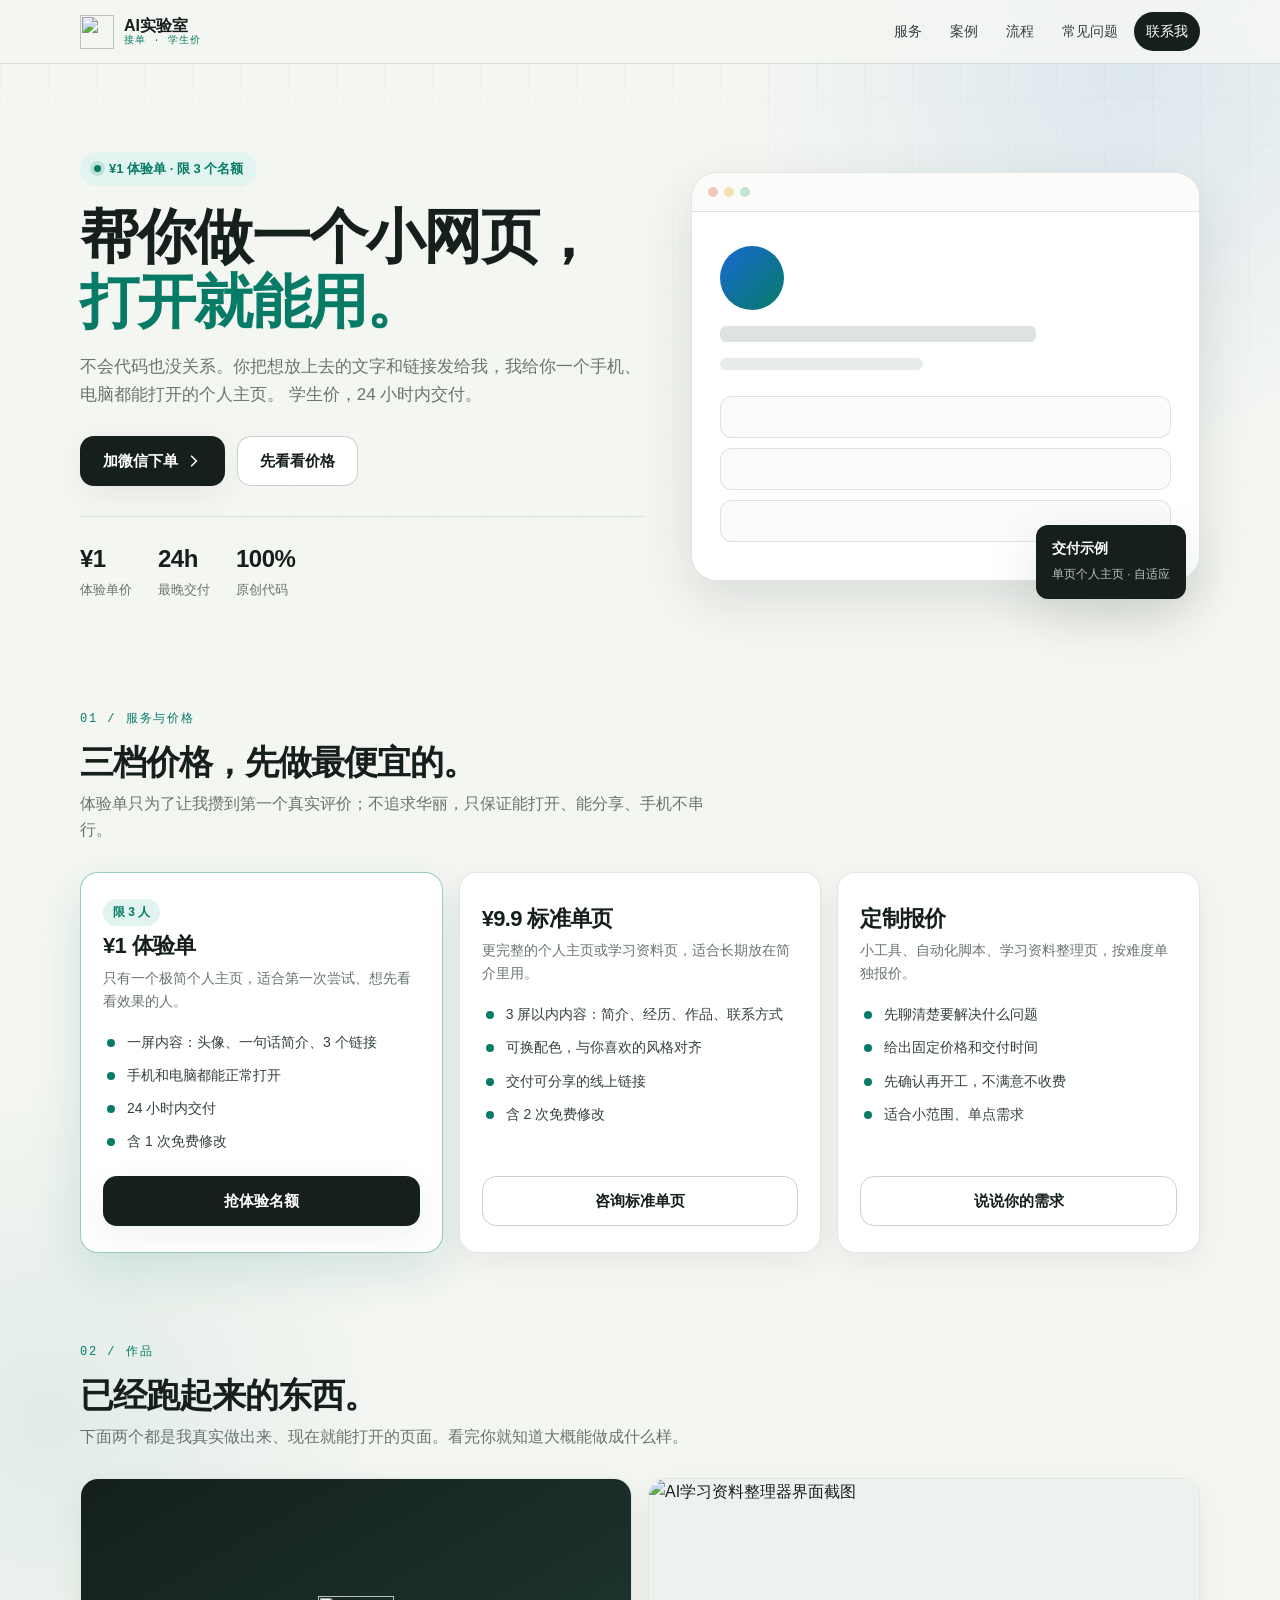
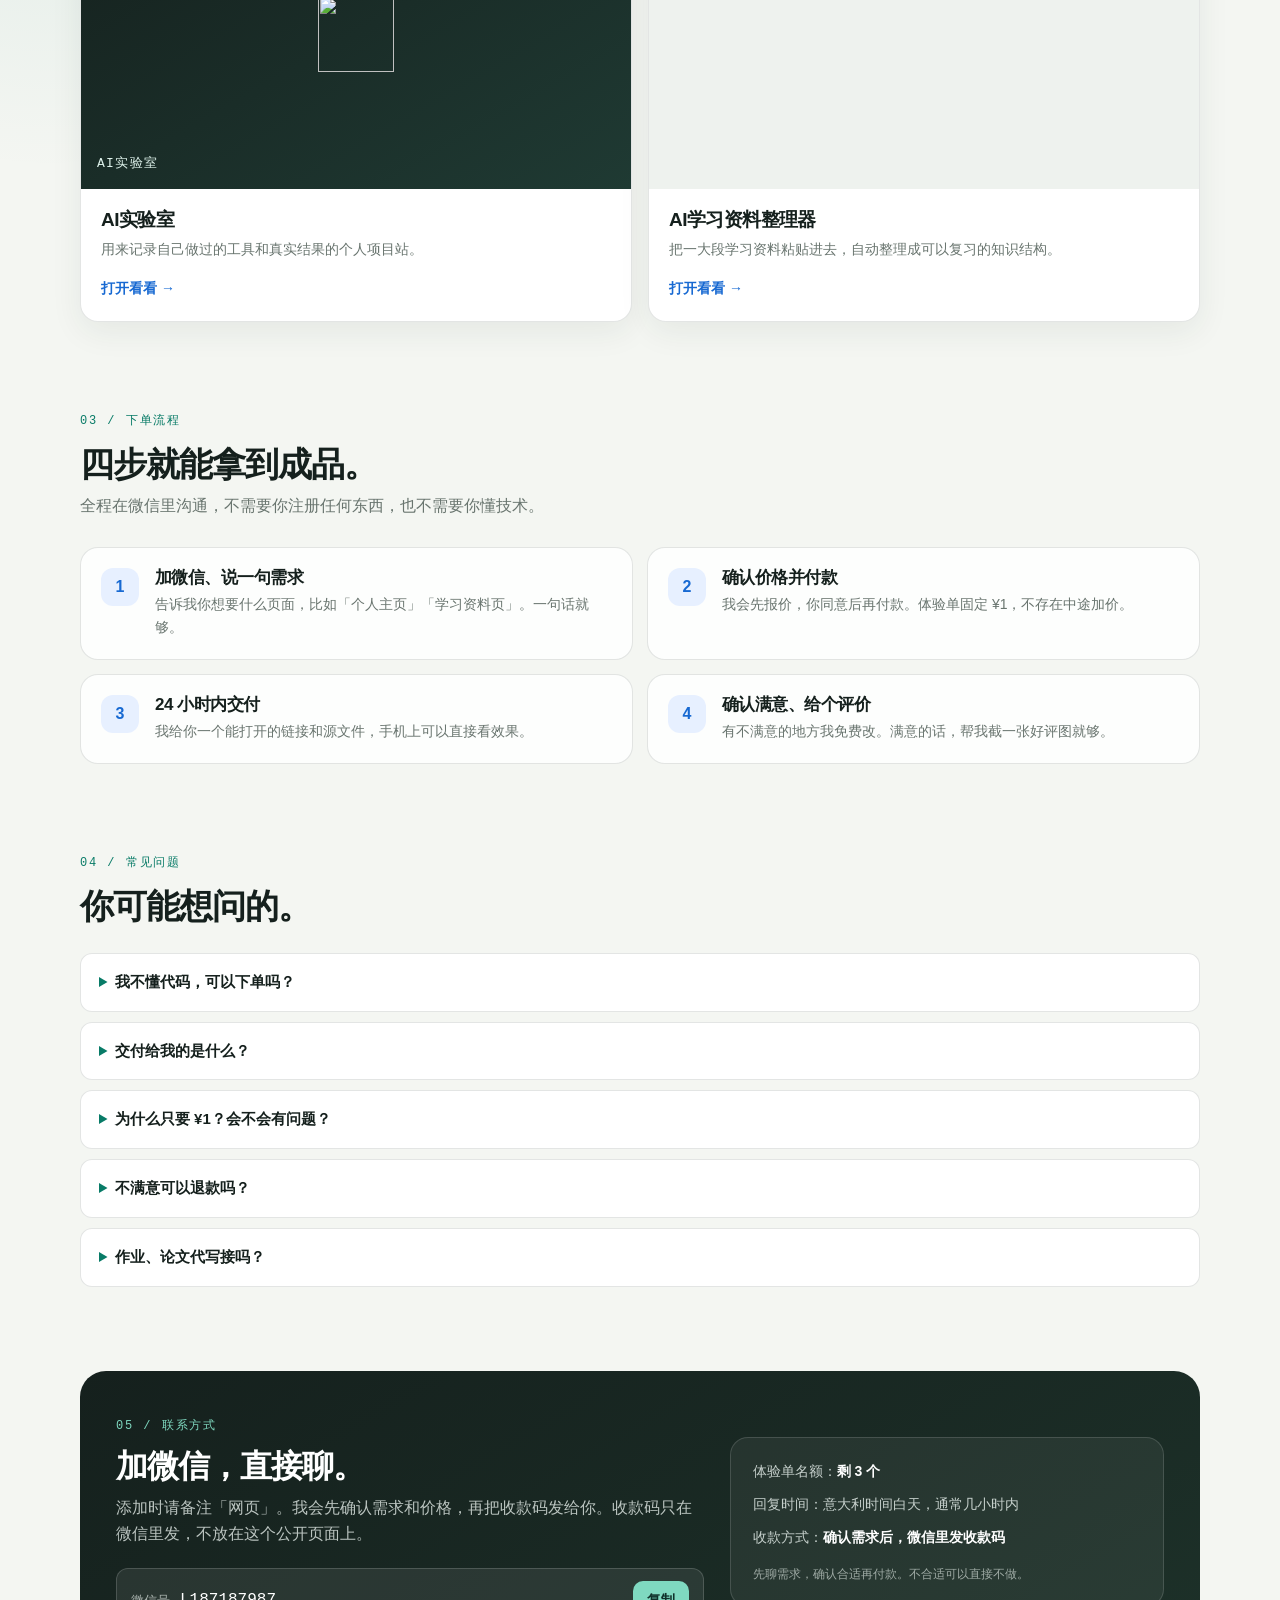
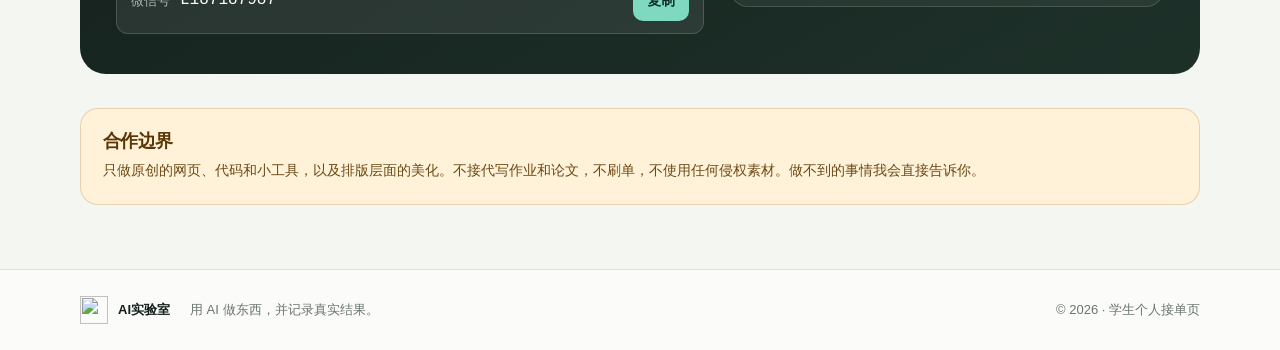
==== service/index.html @ 83d558e0 "Add files via upload" ====
<!doctype html>
<html lang="zh-CN">
<head>
  <meta charset="utf-8">
  <meta name="viewport" content="width=device-width, initial-scale=1">
  <meta name="theme-color" content="#f4f6f2">
  <meta name="description" content="学生价网页定制：¥1 体验单限 3 人，帮你做一个手机和电脑都能打开的极简个人主页，24 小时内交付。">
  <title>帮你做一个小网页 · ¥1 体验单｜AI实验室出品</title>
  <link rel="icon" href="../assets/logo-mark.svg" type="image/svg+xml">
  <link rel="stylesheet" href="service.css">
</head>
<body>
  <a class="skip-link" href="#main">跳到主要内容</a>
  <div class="page-grid" aria-hidden="true"></div>

  <div class="setup-warning" id="setup-warning" hidden>
    <div class="wrap">
      <strong>还没设置完：</strong>请先把微信号填好再发布出去。
    </div>
  </div>

  <header class="topbar">
    <div class="wrap topbar-inner">
      <a class="brand" href="../index.html" aria-label="返回 AI实验室">
        <img src="../assets/logo-mark.svg" width="34" height="34" alt="">
        <span class="brand-text"><strong>AI实验室</strong><small>接单 · 学生价</small></span>
      </a>
      <nav class="nav" aria-label="页面导航">
        <a href="#services">服务</a>
        <a href="#cases">案例</a>
        <a href="#process">流程</a>
        <a href="#faq">常见问题</a>
        <a class="nav-cta" href="#contact">联系我</a>
      </nav>
    </div>
  </header>

  <main id="main">
    <section class="hero wrap">
      <div class="hero-copy">
        <span class="pill"><i></i>¥1 体验单 · 限 3 个名额</span>
        <h1>帮你做一个小网页，<br><em>打开就能用。</em></h1>
        <p class="lede">
          不会代码也没关系。你把想放上去的文字和链接发给我，我给你一个手机、电脑都能打开的个人主页。
          学生价，24 小时内交付。
        </p>
        <div class="hero-actions">
          <a class="btn btn-primary" href="#contact">加微信下单
            <svg viewBox="0 0 20 20" aria-hidden="true"><path d="m7 4 6 6-6 6"></path></svg>
          </a>
          <a class="btn btn-ghost" href="#services">先看看价格</a>
        </div>
        <ul class="hero-facts">
          <li><strong>¥1</strong><span>体验单价</span></li>
          <li><strong>24h</strong><span>最晚交付</span></li>
          <li><strong>100%</strong><span>原创代码</span></li>
        </ul>
      </div>

      <div class="hero-visual" aria-hidden="true">
        <div class="mock-window">
          <div class="mock-bar"><span></span><span></span><span></span></div>
          <div class="mock-body">
            <div class="mock-avatar"></div>
            <div class="mock-line w70"></div>
            <div class="mock-line w45"></div>
            <div class="mock-links">
              <div class="mock-link"></div>
              <div class="mock-link"></div>
              <div class="mock-link"></div>
            </div>
          </div>
        </div>
        <div class="mock-badge">
          <strong>交付示例</strong>
          <span>单页个人主页 · 自适应</span>
        </div>
      </div>
    </section>

    <section class="section wrap" id="services">
      <div class="section-head">
        <span class="index">01 / 服务与价格</span>
        <h2>三档价格，先做最便宜的。</h2>
        <p>体验单只为了让我攒到第一个真实评价；不追求华丽，只保证能打开、能分享、手机不串行。</p>
      </div>

      <div class="price-grid">
        <article class="price-card featured">
          <span class="tag">限 3 人</span>
          <h3>¥1 体验单</h3>
          <p class="price-desc">只有一个极简个人主页，适合第一次尝试、想先看看效果的人。</p>
          <ul class="feature-list">
            <li>一屏内容：头像、一句话简介、3 个链接</li>
            <li>手机和电脑都能正常打开</li>
            <li>24 小时内交付</li>
            <li>含 1 次免费修改</li>
          </ul>
          <a class="btn btn-primary btn-block" href="#contact">抢体验名额</a>
        </article>

        <article class="price-card">
          <h3>¥9.9 标准单页</h3>
          <p class="price-desc">更完整的个人主页或学习资料页，适合长期放在简介里用。</p>
          <ul class="feature-list">
            <li>3 屏以内内容：简介、经历、作品、联系方式</li>
            <li>可换配色，与你喜欢的风格对齐</li>
            <li>交付可分享的线上链接</li>
            <li>含 2 次免费修改</li>
          </ul>
          <a class="btn btn-outline btn-block" href="#contact">咨询标准单页</a>
        </article>

        <article class="price-card">
          <h3>定制报价</h3>
          <p class="price-desc">小工具、自动化脚本、学习资料整理页，按难度单独报价。</p>
          <ul class="feature-list">
            <li>先聊清楚要解决什么问题</li>
            <li>给出固定价格和交付时间</li>
            <li>先确认再开工，不满意不收费</li>
            <li>适合小范围、单点需求</li>
          </ul>
          <a class="btn btn-outline btn-block" href="#contact">说说你的需求</a>
        </article>
      </div>
    </section>

    <section class="section wrap" id="cases">
      <div class="section-head">
        <span class="index">02 / 作品</span>
        <h2>已经跑起来的东西。</h2>
        <p>下面两个都是我真实做出来、现在就能打开的页面。看完你就知道大概能做成什么样。</p>
      </div>

      <div class="case-grid">
        <a class="case-card" href="../index.html">
          <div class="case-thumb case-thumb-lab">
            <img src="../assets/logo-mark.svg" width="72" height="72" alt="">
            <span class="case-thumb-label">AI实验室</span>
          </div>
          <div class="case-body">
            <h3>AI实验室</h3>
            <p>用来记录自己做过的工具和真实结果的个人项目站。</p>
            <span class="case-link">打开看看 →</span>
          </div>
        </a>

        <a class="case-card" href="../study-organizer/">
          <div class="case-thumb">
            <img src="../assets/project-study-organizer.png" alt="AI学习资料整理器界面截图" onerror="this.onerror=null;this.src='../assets/project-study-organizer.svg'">
          </div>
          <div class="case-body">
            <h3>AI学习资料整理器</h3>
            <p>把一大段学习资料粘贴进去，自动整理成可以复习的知识结构。</p>
            <span class="case-link">打开看看 →</span>
          </div>
        </a>
      </div>
    </section>

    <section class="section wrap" id="process">
      <div class="section-head">
        <span class="index">03 / 下单流程</span>
        <h2>四步就能拿到成品。</h2>
        <p>全程在微信里沟通，不需要你注册任何东西，也不需要你懂技术。</p>
      </div>

      <ol class="steps">
        <li>
          <span class="step-no">1</span>
          <div>
            <h3>加微信、说一句需求</h3>
            <p>告诉我你想要什么页面，比如「个人主页」「学习资料页」。一句话就够。</p>
          </div>
        </li>
        <li>
          <span class="step-no">2</span>
          <div>
            <h3>确认价格并付款</h3>
            <p>我会先报价，你同意后再付款。体验单固定 ¥1，不存在中途加价。</p>
          </div>
        </li>
        <li>
          <span class="step-no">3</span>
          <div>
            <h3>24 小时内交付</h3>
            <p>我给你一个能打开的链接和源文件，手机上可以直接看效果。</p>
          </div>
        </li>
        <li>
          <span class="step-no">4</span>
          <div>
            <h3>确认满意、给个评价</h3>
            <p>有不满意的地方我免费改。满意的话，帮我截一张好评图就够。</p>
          </div>
        </li>
      </ol>
    </section>

    <section class="section wrap" id="faq">
      <div class="section-head">
        <span class="index">04 / 常见问题</span>
        <h2>你可能想问的。</h2>
      </div>

      <div class="faq">
        <details>
          <summary>我不懂代码，可以下单吗？</summary>
          <p>可以。你只要把想放上去的文字、链接和想要的颜色发给我，其余我来做。付款前我会确认一遍理解得对不对。</p>
        </details>
        <details>
          <summary>交付给我的是什么？</summary>
          <p>一个可以打开的网页链接，以及对应的源文件。你可以把它放进小红书、微信或简历里的个人简介。</p>
        </details>
        <details>
          <summary>为什么只要 ¥1？会不会有问题？</summary>
          <p>这是破零体验价，限量 3 人，目的是攒到第一批真实评价。价格低不代表随便做，只是我现阶段更需要口碑。</p>
        </details>
        <details>
          <summary>不满意可以退款吗？</summary>
          <p>交付前如果成品和你说的完全不一样，可以全额退。交付后若只是小地方不满意，我免费改到你满意为止。</p>
        </details>
        <details>
          <summary>作业、论文代写接吗？</summary>
          <p>不接。我只做原创的网页设计、代码和排版美化，不代替你完成课程作业、论文或考试内容。</p>
        </details>
      </div>
    </section>

    <section class="section wrap" id="contact">
      <div class="contact-card">
        <div class="contact-copy">
          <span class="index">05 / 联系方式</span>
          <h2>加微信，直接聊。</h2>
          <p>添加时请备注「网页」。我会先确认需求和价格，再把收款码发给你。收款码只在微信里发，不放在这个公开页面上。</p>

          <div class="wechat-box">
            <span class="wechat-label">微信号</span>
            <span class="wechat-id" id="wechat-id">L187187987</span>
            <button class="copy-btn" type="button" id="copy-wechat">复制</button>
          </div>

        </div>

        <div class="contact-side">
          <ul class="contact-notes">
            <li>体验单名额：<strong>剩 3 个</strong></li>
            <li>回复时间：意大利时间白天，通常几小时内</li>
            <li>收款方式：<strong>确认需求后，微信里发收款码</strong></li>
          </ul>
          <p class="contact-tip">先聊需求，确认合适再付款。不合适可以直接不做。</p>
        </div>
      </div>
    </section>

    <section class="wrap boundary">
      <div class="boundary-inner">
        <h2>合作边界</h2>
        <p>只做原创的网页、代码和小工具，以及排版层面的美化。不接代写作业和论文，不刷单，不使用任何侵权素材。做不到的事情我会直接告诉你。</p>
      </div>
    </section>
  </main>

  <footer class="footer">
    <div class="wrap footer-inner">
      <a class="brand" href="../index.html">
        <img src="../assets/logo-mark.svg" width="28" height="28" alt="">
        <span>AI实验室</span>
      </a>
      <p>用 AI 做东西，并记录真实结果。</p>
      <span>© <span id="year">2026</span> · 学生个人接单页</span>
    </div>
  </footer>

  <script>
    (function () {
      const yearEl = document.getElementById('year');
      if (yearEl) yearEl.textContent = String(new Date().getFullYear());

      const wechatEl = document.getElementById('wechat-id');
      const copyBtn = document.getElementById('copy-wechat');
      const warning = document.getElementById('setup-warning');
      const wechatId = wechatEl ? wechatEl.textContent.trim() : '';
      const notConfigured = wechatId === '' || wechatId.charAt(0) === '{';

      if (warning && notConfigured) warning.hidden = false;
      if (copyBtn && notConfigured) {
        copyBtn.disabled = true;
        copyBtn.textContent = '待设置';
      }

      if (copyBtn && !notConfigured) {
        copyBtn.addEventListener('click', async function () {
          try {
            await navigator.clipboard.writeText(wechatId);
            copyBtn.textContent = '已复制';
          } catch (error) {
            copyBtn.textContent = '请手动复制';
          }
          setTimeout(function () { copyBtn.textContent = '复制'; }, 1600);
        });
      }
    }());
  </script>
</body>
</html>
---- service/service.css ----
:root {
  color-scheme: light;
  --bg: #f4f6f2;
  --surface: #ffffff;
  --surface-soft: rgba(255, 255, 255, 0.82);
  --ink: #15201d;
  --ink-soft: #34413c;
  --muted: #69756f;
  --line: rgba(24, 45, 38, 0.12);
  --line-strong: rgba(24, 45, 38, 0.22);
  --blue: #1769d2;
  --blue-soft: #e7f0ff;
  --green: #087b67;
  --green-soft: #e2f4ef;
  --amber: #9a5c09;
  --amber-soft: #fff2d9;
  --shadow-sm: 0 10px 32px rgba(28, 50, 42, 0.07);
  --shadow-md: 0 20px 55px rgba(21, 44, 36, 0.12);
  --radius-sm: 12px;
  --radius-md: 18px;
  --radius-lg: 26px;
  --font-sans: "Segoe UI Variable", "Segoe UI", "PingFang SC", "Microsoft YaHei", "Noto Sans SC", sans-serif;
  --font-mono: "Cascadia Code", "SFMono-Regular", Consolas, "Liberation Mono", monospace;
}

*, *::before, *::after { box-sizing: border-box; }

html { scroll-behavior: smooth; scroll-padding-top: 84px; }

body {
  min-width: 320px;
  margin: 0;
  background:
    radial-gradient(circle at 88% 2%, rgba(23, 105, 210, 0.10), transparent 24rem),
    radial-gradient(circle at 4% 40%, rgba(8, 123, 103, 0.08), transparent 22rem),
    var(--bg);
  color: var(--ink);
  font-family: var(--font-sans);
  font-size: 16px;
  line-height: 1.65;
  -webkit-font-smoothing: antialiased;
}

h1, h2, h3, p { margin-top: 0; }
h1, h2, h3 { line-height: 1.12; letter-spacing: -0.03em; }
p { color: var(--muted); }
a { color: inherit; text-decoration: none; }
img, svg { display: block; }
button { font: inherit; }

::selection { background: #cce9e1; color: var(--ink); }

:focus-visible { outline: 3px solid rgba(23, 105, 210, 0.5); outline-offset: 3px; border-radius: 6px; }

.wrap { width: min(calc(100% - 36px), 1120px); margin-inline: auto; }

.skip-link {
  position: fixed; top: 10px; left: 16px; z-index: 90;
  padding: 10px 14px; border-radius: 10px;
  background: var(--ink); color: #fff;
  transform: translateY(-160%); transition: transform 160ms ease;
}
.skip-link:focus { transform: translateY(0); }

.page-grid {
  position: fixed; inset: 0; z-index: -1; pointer-events: none;
  background-image:
    linear-gradient(rgba(20, 50, 40, 0.035) 1px, transparent 1px),
    linear-gradient(90deg, rgba(20, 50, 40, 0.035) 1px, transparent 1px);
  background-size: 48px 48px;
  -webkit-mask-image: linear-gradient(to bottom, rgba(0,0,0,.7), transparent 70%);
  mask-image: linear-gradient(to bottom, rgba(0,0,0,.7), transparent 70%);
}

.setup-warning { background: var(--amber-soft); color: #5c3706; font-size: 14px; padding: 10px 0; border-bottom: 1px solid rgba(154, 92, 9, 0.25); }
.setup-warning code { font-family: var(--font-mono); background: rgba(154, 92, 9, 0.14); padding: 1px 5px; border-radius: 5px; }

.topbar { position: sticky; top: 0; z-index: 40; background: rgba(244, 246, 242, 0.86); backdrop-filter: blur(12px); border-bottom: 1px solid var(--line); }
.topbar-inner { display: flex; align-items: center; justify-content: space-between; gap: 14px; padding: 12px 0; }
.brand { display: inline-flex; align-items: center; gap: 10px; flex: none; }
.brand-text { display: flex; flex-direction: column; line-height: 1.2; }
.brand-text strong { font-size: 16px; white-space: nowrap; }
.brand-text small { font-family: var(--font-mono); font-size: 10px; letter-spacing: .12em; color: var(--green); text-transform: uppercase; white-space: nowrap; }

.nav { display: flex; align-items: center; gap: 4px; overflow-x: auto; scrollbar-width: none; }
.nav::-webkit-scrollbar { display: none; }
.nav a { flex: none; padding: 8px 12px; border-radius: 999px; font-size: 14px; color: var(--ink-soft); white-space: nowrap; }
.nav a:hover { background: rgba(21, 32, 29, 0.06); }
.nav-cta { background: var(--ink); color: #fff !important; }
.nav-cta:hover { background: #21302c; }

.hero { display: grid; gap: 34px; padding: 52px 0 20px; }
.pill { display: inline-flex; align-items: center; gap: 8px; padding: 6px 14px; border-radius: 999px; background: var(--green-soft); color: var(--green); font-size: 13px; font-weight: 600; }
.pill i { width: 7px; height: 7px; border-radius: 50%; background: var(--green); box-shadow: 0 0 0 4px rgba(8, 123, 103, 0.16); }
.hero h1 { margin: 18px 0 0; font-size: clamp(30px, 8vw, 40px); }
.hero h1 em { font-style: normal; color: var(--green); }
.lede { margin: 18px 0 0; max-width: 34em; font-size: 17px; }

.hero-actions { display: flex; flex-wrap: wrap; gap: 12px; margin-top: 26px; }
.btn { display: inline-flex; align-items: center; justify-content: center; gap: 8px; min-height: 48px; padding: 12px 22px; border-radius: 14px; border: 1px solid transparent; font-size: 15px; font-weight: 600; cursor: pointer; transition: transform 140ms ease, box-shadow 140ms ease, background 140ms ease; }
.btn svg { width: 16px; height: 16px; fill: none; stroke: currentColor; stroke-width: 2; stroke-linecap: round; stroke-linejoin: round; }
.btn-primary { background: var(--ink); color: #fff; box-shadow: var(--shadow-sm); }
.btn-primary:hover { transform: translateY(-2px); box-shadow: var(--shadow-md); }
.btn-ghost { background: var(--surface); border-color: var(--line-strong); color: var(--ink); }
.btn-ghost:hover { background: #fff; transform: translateY(-2px); }
.btn-outline { background: transparent; border-color: var(--line-strong); color: var(--ink); }
.btn-outline:hover { background: rgba(21, 32, 29, 0.05); }
.btn-block { width: 100%; margin-top: 6px; }
.btn:disabled { opacity: .5; cursor: not-allowed; transform: none !important; box-shadow: none !important; }

.hero-facts { display: flex; gap: 26px; list-style: none; margin: 30px 0 0; padding: 22px 0 0; border-top: 1px solid var(--line); }
.hero-facts li { display: flex; flex-direction: column; }
.hero-facts strong { font-size: 24px; letter-spacing: -.02em; }
.hero-facts span { font-size: 13px; color: var(--muted); }

.hero-visual { position: relative; align-self: center; }
.mock-window { border-radius: var(--radius-lg); background: var(--surface); border: 1px solid var(--line); box-shadow: var(--shadow-md); overflow: hidden; }
.mock-bar { display: flex; gap: 6px; padding: 14px 16px; border-bottom: 1px solid var(--line); background: #fbfcfa; }
.mock-bar span { width: 10px; height: 10px; border-radius: 50%; background: #d9e0db; }
.mock-bar span:first-child { background: #f0c7b8; }
.mock-bar span:nth-child(2) { background: #f2dfb4; }
.mock-bar span:nth-child(3) { background: #c4e3d3; }
.mock-body { padding: 34px 28px 38px; }
.mock-avatar { width: 64px; height: 64px; border-radius: 50%; background: linear-gradient(135deg, var(--blue), var(--green)); }
.mock-line { height: 12px; border-radius: 6px; background: #e8ece9; margin-top: 16px; }
.mock-line.w70 { width: 70%; height: 16px; background: #dde3df; }
.mock-line.w45 { width: 45%; }
.mock-links { display: grid; gap: 10px; margin-top: 26px; }
.mock-link { height: 42px; border-radius: 12px; border: 1px solid var(--line); background: #fbfcfa; }
.mock-badge { position: absolute; right: 14px; bottom: -18px; padding: 12px 16px; border-radius: var(--radius-sm); background: var(--ink); color: #fff; box-shadow: var(--shadow-md); }
.mock-badge strong { display: block; font-size: 14px; }
.mock-badge span { font-size: 12px; opacity: .72; }

.section { padding: 62px 0 0; }
.section-head { max-width: 40em; margin-bottom: 28px; }
.index { font-family: var(--font-mono); font-size: 12px; letter-spacing: .16em; color: var(--green); text-transform: uppercase; }
.section-head h2 { margin: 12px 0 10px; font-size: clamp(24px, 5vw, 34px); }
.section-head p { margin: 0; }

.price-grid, .case-grid { display: grid; gap: 16px; }
.price-card { display: flex; flex-direction: column; padding: 26px 22px; border-radius: var(--radius-md); background: var(--surface); border: 1px solid var(--line); box-shadow: var(--shadow-sm); }
.price-card.featured { border-color: rgba(8, 123, 103, 0.4); box-shadow: 0 18px 50px rgba(8, 123, 103, 0.14); }
.price-card h3 { margin: 8px 0 8px; font-size: 22px; }
.price-desc { margin: 0 0 18px; font-size: 14px; }
.tag { align-self: flex-start; padding: 4px 10px; border-radius: 999px; background: var(--green-soft); color: var(--green); font-size: 12px; font-weight: 600; }
.feature-list { list-style: none; margin: 0 0 22px; padding: 0; display: grid; gap: 10px; }
.feature-list li { position: relative; padding-left: 24px; font-size: 14px; color: var(--ink-soft); }
.feature-list li::before { content: ""; position: absolute; left: 4px; top: 8px; width: 8px; height: 8px; border-radius: 50%; background: var(--green); }
.price-card .btn { margin-top: auto; }

.case-card { display: block; border-radius: var(--radius-md); overflow: hidden; background: var(--surface); border: 1px solid var(--line); box-shadow: var(--shadow-sm); transition: transform 160ms ease, box-shadow 160ms ease; }
.case-card:hover { transform: translateY(-3px); box-shadow: var(--shadow-md); }
.case-thumb { position: relative; aspect-ratio: 16 / 10; overflow: hidden; background: #eef2ee; display: flex; align-items: center; justify-content: center; }
.case-thumb img { width: 100%; height: 100%; object-fit: cover; object-position: top center; }
.case-thumb-lab { background: linear-gradient(150deg, #15201d, #1f3a33); }
.case-thumb-lab img { width: 76px; height: 76px; object-fit: contain; }
.case-thumb-label { position: absolute; left: 16px; bottom: 14px; color: #dff3ec; font-size: 13px; font-family: var(--font-mono); letter-spacing: .1em; }
.case-body { padding: 20px; }
.case-body h3 { margin: 0 0 8px; font-size: 19px; }
.case-body p { margin: 0 0 14px; font-size: 14px; }
.case-link { font-size: 14px; font-weight: 600; color: var(--blue); }

.steps { list-style: none; margin: 0; padding: 0; display: grid; gap: 14px; counter-reset: step; }
.steps li { display: flex; gap: 16px; padding: 20px; border-radius: var(--radius-md); background: var(--surface-soft); border: 1px solid var(--line); }
.step-no { flex: none; width: 38px; height: 38px; border-radius: 12px; display: grid; place-items: center; background: var(--blue-soft); color: var(--blue); font-weight: 700; }
.steps h3 { margin: 0 0 6px; font-size: 17px; }
.steps p { margin: 0; font-size: 14px; }

.faq { display: grid; gap: 10px; }
.faq details { padding: 16px 18px; border-radius: var(--radius-sm); background: var(--surface); border: 1px solid var(--line); }
.faq summary { cursor: pointer; font-weight: 600; font-size: 15px; }
.faq summary::marker { color: var(--green); }
.faq details p { margin: 12px 0 0; font-size: 14px; }

.contact-card { display: grid; gap: 26px; padding: 28px 22px; border-radius: var(--radius-lg); background: linear-gradient(150deg, #15201d, #1d3129); color: #eef6f2; }
.contact-card .index { color: #7fd9c0; }
.contact-card h2 { margin: 12px 0 10px; font-size: clamp(24px, 5vw, 32px); color: #fff; }
.contact-copy p { color: rgba(238, 246, 242, 0.76); }
.wechat-box { display: flex; align-items: center; gap: 10px; margin: 20px 0 0; padding: 12px 14px; border-radius: var(--radius-sm); background: rgba(255,255,255,.08); border: 1px solid rgba(255,255,255,.16); }
.wechat-label { font-size: 13px; color: rgba(238,246,242,.66); }
.wechat-id { flex: 1; font-family: var(--font-mono); font-size: 16px; color: #fff; word-break: break-all; }
.copy-btn { flex: none; min-height: 40px; padding: 8px 14px; border-radius: 10px; border: 0; background: #7fd9c0; color: #10312a; font-size: 14px; font-weight: 600; cursor: pointer; }
.copy-btn:disabled { opacity: .55; cursor: not-allowed; }
.contact-side { align-self: center; }
.contact-notes { list-style: none; margin: 0; padding: 0; display: grid; gap: 10px; font-size: 14px; color: rgba(238,246,242,.8); }
.contact-notes strong { color: #fff; }
.contact-tip { margin: 16px 0 0; font-size: 12px; line-height: 1.6; color: rgba(238,246,242,.6); }

.boundary { padding: 34px 0 0; }
.boundary-inner { padding: 22px; border-radius: var(--radius-md); background: var(--amber-soft); border: 1px solid rgba(154, 92, 9, 0.22); }
.boundary-inner h2 { margin: 0 0 8px; font-size: 18px; color: #5c3706; }
.boundary-inner p { margin: 0; font-size: 14px; color: #6b4a15; }

.footer { margin-top: 64px; border-top: 1px solid var(--line); background: rgba(255,255,255,.6); }
.footer-inner { display: flex; flex-wrap: wrap; align-items: center; gap: 12px 20px; padding: 26px 0; font-size: 13px; color: var(--muted); }
.footer-inner .brand { color: var(--ink); font-weight: 600; }
.footer-inner p { margin: 0; flex: 1 1 200px; }

@media (min-width: 720px) {
  .wrap { width: min(calc(100% - 56px), 1120px); }
  .hero { grid-template-columns: 1.05fr 0.95fr; align-items: center; gap: 48px; padding-top: 72px; }
  .price-grid { grid-template-columns: repeat(3, 1fr); }
  .case-grid { grid-template-columns: repeat(2, 1fr); }
  .steps { grid-template-columns: repeat(2, 1fr); }
  .contact-card { grid-template-columns: 1.15fr 0.85fr; align-items: center; padding: 40px 36px; }
  .contact-side { padding: 22px; border-radius: 18px; background: rgba(255,255,255,.06); border: 1px solid rgba(255,255,255,.14); }
  .section { padding-top: 84px; }
}

@media (max-width: 719px) {
  .topbar-inner { flex-wrap: wrap; row-gap: 6px; padding: 10px 0 8px; }
  .nav { width: 100%; padding-bottom: 2px; }
  .nav a { padding: 7px 11px; font-size: 13px; }
  .hero { padding-top: 40px; }
}

@media (min-width: 1000px) {
  .hero { padding-top: 88px; }
  .hero h1 { font-size: clamp(42px, 4.6vw, 60px); }
  .case-thumb { aspect-ratio: 16 / 9; }
}

@media (prefers-reduced-motion: reduce) {
  html { scroll-behavior: auto; }
  *, *::before, *::after { transition-duration: 0.01ms !important; animation-duration: 0.01ms !important; }
}
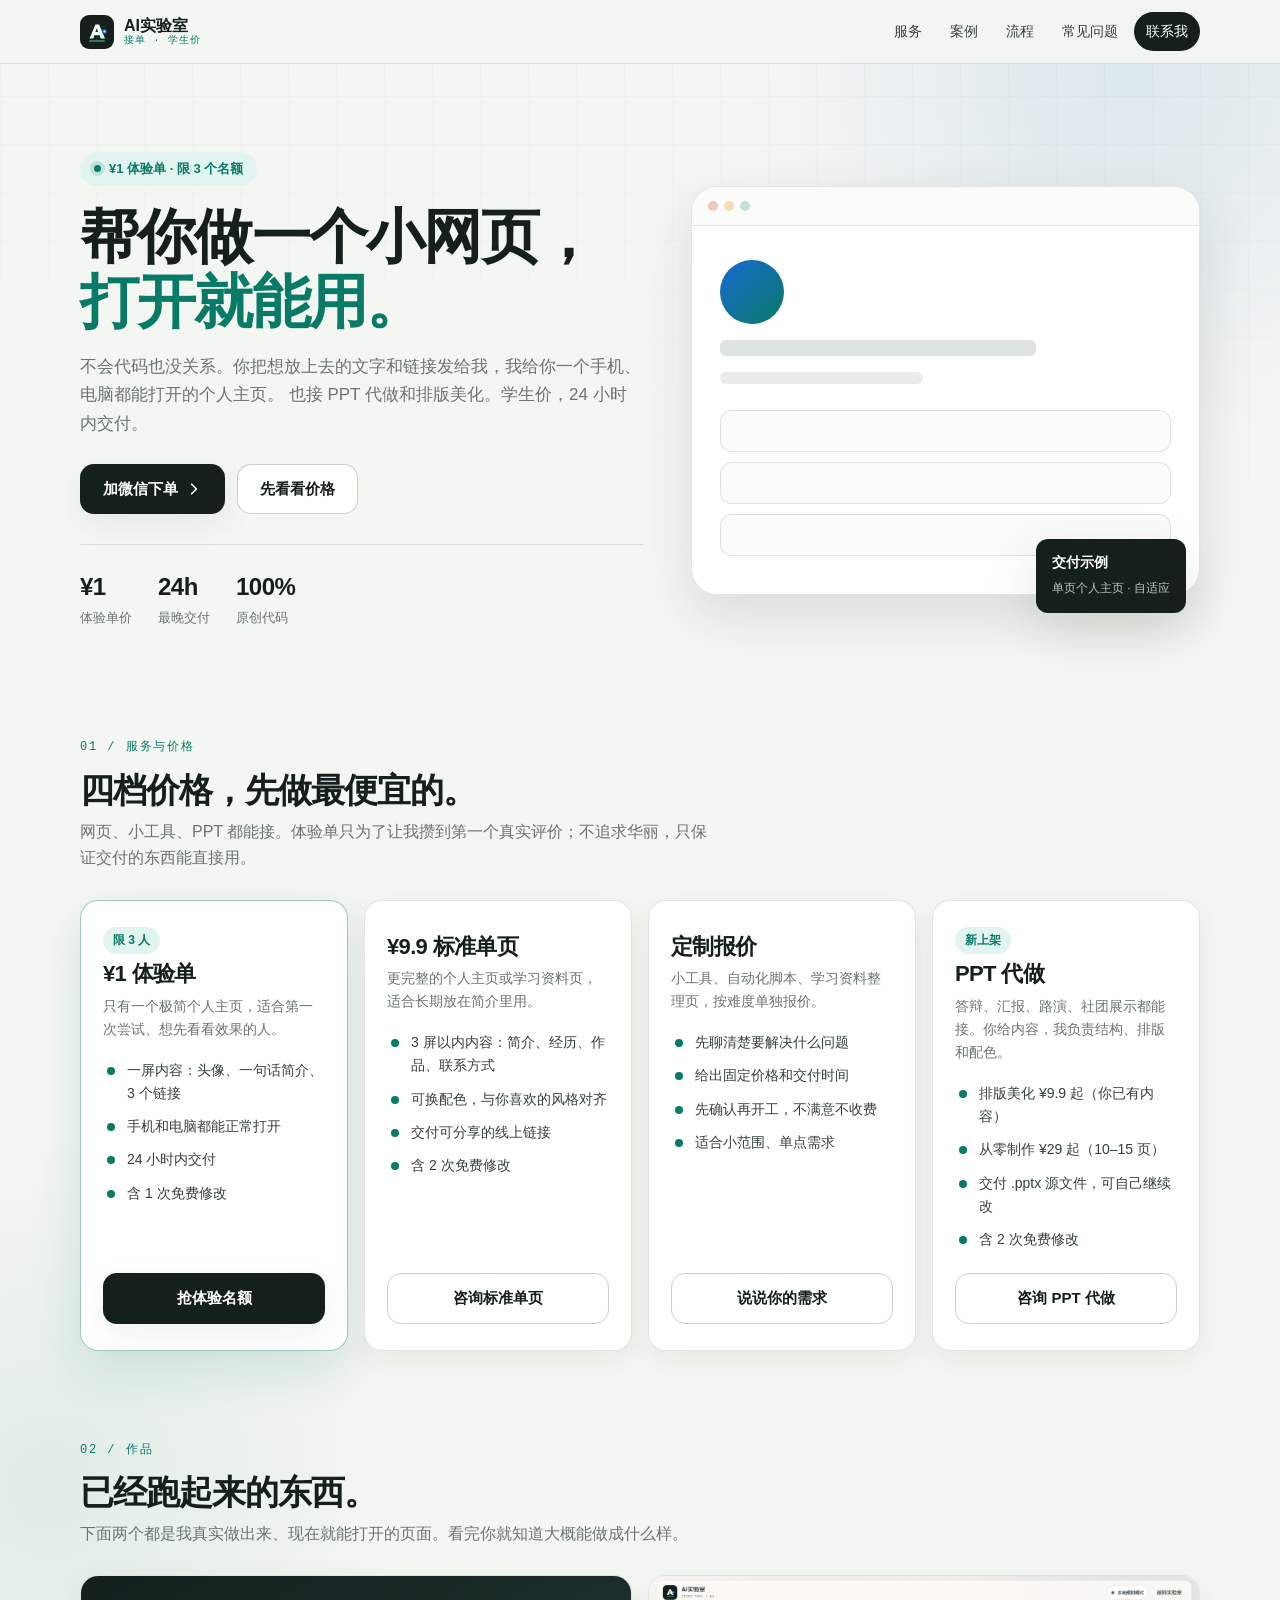
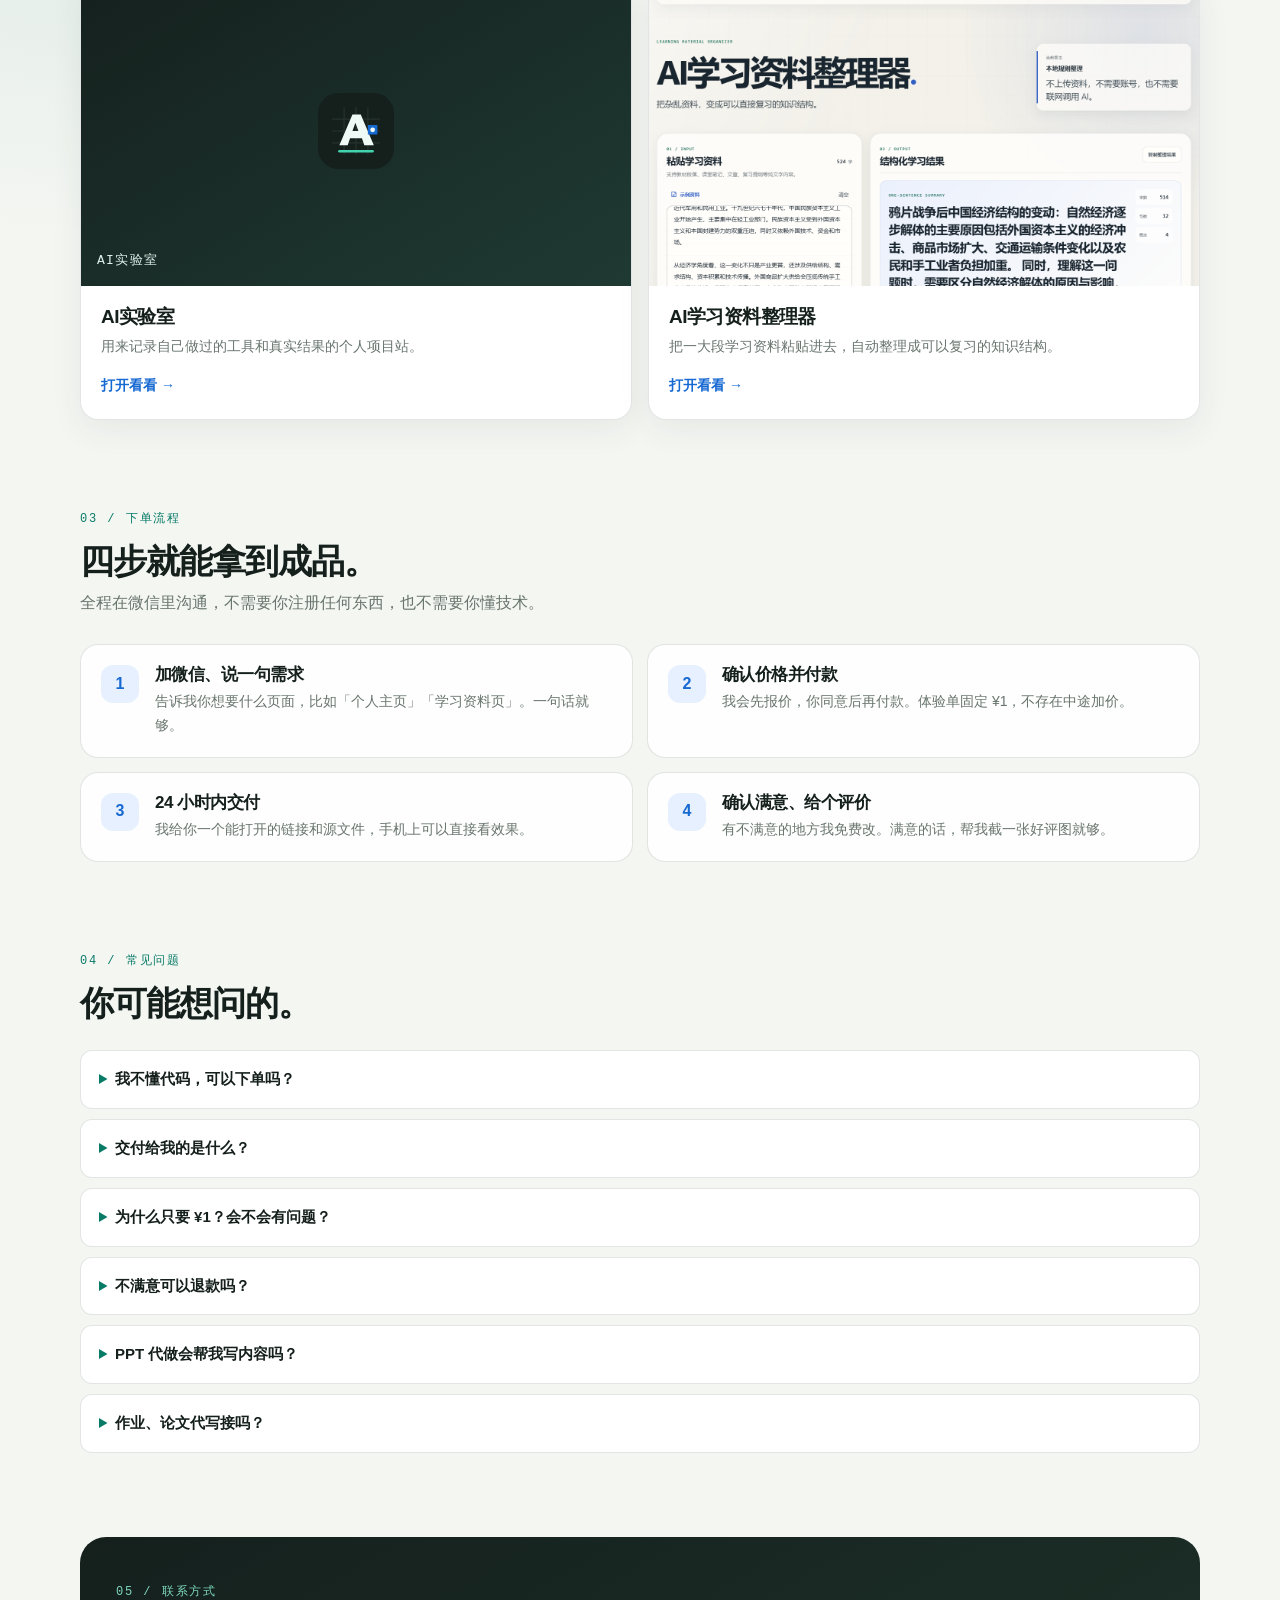
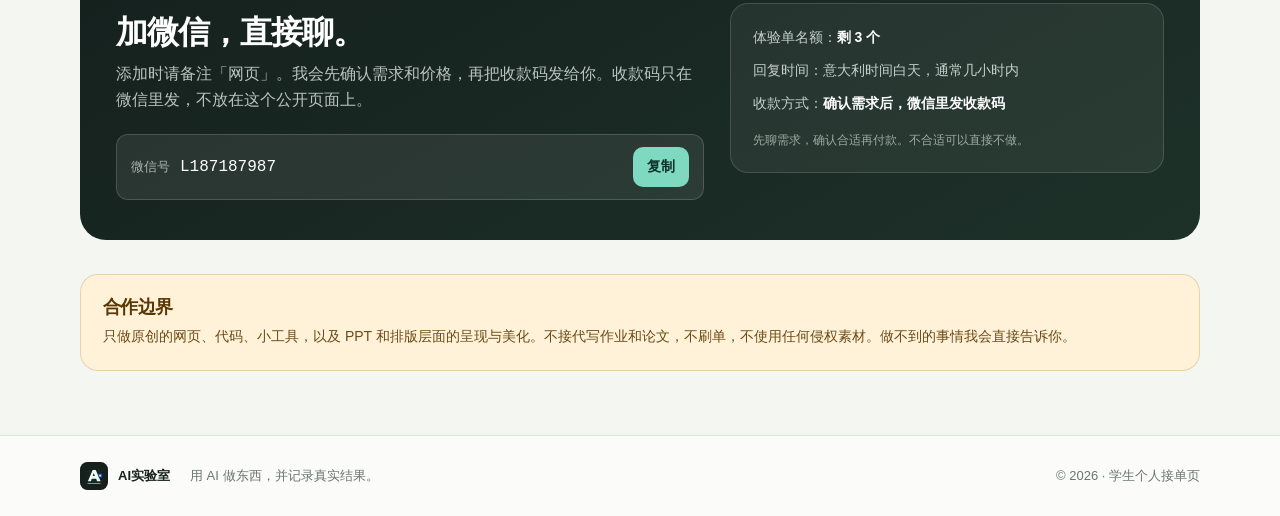
==== commit f68ad910: "Add files via upload" ====
--- a/service/index.html
+++ b/service/index.html
@@ -1,306 +1,323 @@
-<!doctype html>
-<html lang="zh-CN">
-<head>
-  <meta charset="utf-8">
-  <meta name="viewport" content="width=device-width, initial-scale=1">
-  <meta name="theme-color" content="#f4f6f2">
-  <meta name="description" content="学生价网页定制：¥1 体验单限 3 人，帮你做一个手机和电脑都能打开的极简个人主页，24 小时内交付。">
-  <title>帮你做一个小网页 · ¥1 体验单｜AI实验室出品</title>
-  <link rel="icon" href="../assets/logo-mark.svg" type="image/svg+xml">
-  <link rel="stylesheet" href="service.css">
-</head>
-<body>
-  <a class="skip-link" href="#main">跳到主要内容</a>
-  <div class="page-grid" aria-hidden="true"></div>
-
-  <div class="setup-warning" id="setup-warning" hidden>
-    <div class="wrap">
-      <strong>还没设置完：</strong>请先把微信号填好再发布出去。
-    </div>
-  </div>
-
-  <header class="topbar">
-    <div class="wrap topbar-inner">
-      <a class="brand" href="../index.html" aria-label="返回 AI实验室">
-        <img src="../assets/logo-mark.svg" width="34" height="34" alt="">
-        <span class="brand-text"><strong>AI实验室</strong><small>接单 · 学生价</small></span>
-      </a>
-      <nav class="nav" aria-label="页面导航">
-        <a href="#services">服务</a>
-        <a href="#cases">案例</a>
-        <a href="#process">流程</a>
-        <a href="#faq">常见问题</a>
-        <a class="nav-cta" href="#contact">联系我</a>
-      </nav>
-    </div>
-  </header>
-
-  <main id="main">
-    <section class="hero wrap">
-      <div class="hero-copy">
-        <span class="pill"><i></i>¥1 体验单 · 限 3 个名额</span>
-        <h1>帮你做一个小网页，<br><em>打开就能用。</em></h1>
-        <p class="lede">
-          不会代码也没关系。你把想放上去的文字和链接发给我，我给你一个手机、电脑都能打开的个人主页。
-          学生价，24 小时内交付。
-        </p>
-        <div class="hero-actions">
-          <a class="btn btn-primary" href="#contact">加微信下单
-            <svg viewBox="0 0 20 20" aria-hidden="true"><path d="m7 4 6 6-6 6"></path></svg>
-          </a>
-          <a class="btn btn-ghost" href="#services">先看看价格</a>
-        </div>
-        <ul class="hero-facts">
-          <li><strong>¥1</strong><span>体验单价</span></li>
-          <li><strong>24h</strong><span>最晚交付</span></li>
-          <li><strong>100%</strong><span>原创代码</span></li>
-        </ul>
-      </div>
-
-      <div class="hero-visual" aria-hidden="true">
-        <div class="mock-window">
-          <div class="mock-bar"><span></span><span></span><span></span></div>
-          <div class="mock-body">
-            <div class="mock-avatar"></div>
-            <div class="mock-line w70"></div>
-            <div class="mock-line w45"></div>
-            <div class="mock-links">
-              <div class="mock-link"></div>
-              <div class="mock-link"></div>
-              <div class="mock-link"></div>
-            </div>
-          </div>
-        </div>
-        <div class="mock-badge">
-          <strong>交付示例</strong>
-          <span>单页个人主页 · 自适应</span>
-        </div>
-      </div>
-    </section>
-
-    <section class="section wrap" id="services">
-      <div class="section-head">
-        <span class="index">01 / 服务与价格</span>
-        <h2>三档价格，先做最便宜的。</h2>
-        <p>体验单只为了让我攒到第一个真实评价；不追求华丽，只保证能打开、能分享、手机不串行。</p>
-      </div>
-
-      <div class="price-grid">
-        <article class="price-card featured">
-          <span class="tag">限 3 人</span>
-          <h3>¥1 体验单</h3>
-          <p class="price-desc">只有一个极简个人主页，适合第一次尝试、想先看看效果的人。</p>
-          <ul class="feature-list">
-            <li>一屏内容：头像、一句话简介、3 个链接</li>
-            <li>手机和电脑都能正常打开</li>
-            <li>24 小时内交付</li>
-            <li>含 1 次免费修改</li>
-          </ul>
-          <a class="btn btn-primary btn-block" href="#contact">抢体验名额</a>
-        </article>
-
-        <article class="price-card">
-          <h3>¥9.9 标准单页</h3>
-          <p class="price-desc">更完整的个人主页或学习资料页，适合长期放在简介里用。</p>
-          <ul class="feature-list">
-            <li>3 屏以内内容：简介、经历、作品、联系方式</li>
-            <li>可换配色，与你喜欢的风格对齐</li>
-            <li>交付可分享的线上链接</li>
-            <li>含 2 次免费修改</li>
-          </ul>
-          <a class="btn btn-outline btn-block" href="#contact">咨询标准单页</a>
-        </article>
-
-        <article class="price-card">
-          <h3>定制报价</h3>
-          <p class="price-desc">小工具、自动化脚本、学习资料整理页，按难度单独报价。</p>
-          <ul class="feature-list">
-            <li>先聊清楚要解决什么问题</li>
-            <li>给出固定价格和交付时间</li>
-            <li>先确认再开工，不满意不收费</li>
-            <li>适合小范围、单点需求</li>
-          </ul>
-          <a class="btn btn-outline btn-block" href="#contact">说说你的需求</a>
-        </article>
-      </div>
-    </section>
-
-    <section class="section wrap" id="cases">
-      <div class="section-head">
-        <span class="index">02 / 作品</span>
-        <h2>已经跑起来的东西。</h2>
-        <p>下面两个都是我真实做出来、现在就能打开的页面。看完你就知道大概能做成什么样。</p>
-      </div>
-
-      <div class="case-grid">
-        <a class="case-card" href="../index.html">
-          <div class="case-thumb case-thumb-lab">
-            <img src="../assets/logo-mark.svg" width="72" height="72" alt="">
-            <span class="case-thumb-label">AI实验室</span>
-          </div>
-          <div class="case-body">
-            <h3>AI实验室</h3>
-            <p>用来记录自己做过的工具和真实结果的个人项目站。</p>
-            <span class="case-link">打开看看 →</span>
-          </div>
-        </a>
-
-        <a class="case-card" href="../study-organizer/">
-          <div class="case-thumb">
-            <img src="../assets/project-study-organizer.png" alt="AI学习资料整理器界面截图" onerror="this.onerror=null;this.src='../assets/project-study-organizer.svg'">
-          </div>
-          <div class="case-body">
-            <h3>AI学习资料整理器</h3>
-            <p>把一大段学习资料粘贴进去，自动整理成可以复习的知识结构。</p>
-            <span class="case-link">打开看看 →</span>
-          </div>
-        </a>
-      </div>
-    </section>
-
-    <section class="section wrap" id="process">
-      <div class="section-head">
-        <span class="index">03 / 下单流程</span>
-        <h2>四步就能拿到成品。</h2>
-        <p>全程在微信里沟通，不需要你注册任何东西，也不需要你懂技术。</p>
-      </div>
-
-      <ol class="steps">
-        <li>
-          <span class="step-no">1</span>
-          <div>
-            <h3>加微信、说一句需求</h3>
-            <p>告诉我你想要什么页面，比如「个人主页」「学习资料页」。一句话就够。</p>
-          </div>
-        </li>
-        <li>
-          <span class="step-no">2</span>
-          <div>
-            <h3>确认价格并付款</h3>
-            <p>我会先报价，你同意后再付款。体验单固定 ¥1，不存在中途加价。</p>
-          </div>
-        </li>
-        <li>
-          <span class="step-no">3</span>
-          <div>
-            <h3>24 小时内交付</h3>
-            <p>我给你一个能打开的链接和源文件，手机上可以直接看效果。</p>
-          </div>
-        </li>
-        <li>
-          <span class="step-no">4</span>
-          <div>
-            <h3>确认满意、给个评价</h3>
-            <p>有不满意的地方我免费改。满意的话，帮我截一张好评图就够。</p>
-          </div>
-        </li>
-      </ol>
-    </section>
-
-    <section class="section wrap" id="faq">
-      <div class="section-head">
-        <span class="index">04 / 常见问题</span>
-        <h2>你可能想问的。</h2>
-      </div>
-
-      <div class="faq">
-        <details>
-          <summary>我不懂代码，可以下单吗？</summary>
-          <p>可以。你只要把想放上去的文字、链接和想要的颜色发给我，其余我来做。付款前我会确认一遍理解得对不对。</p>
-        </details>
-        <details>
-          <summary>交付给我的是什么？</summary>
-          <p>一个可以打开的网页链接，以及对应的源文件。你可以把它放进小红书、微信或简历里的个人简介。</p>
-        </details>
-        <details>
-          <summary>为什么只要 ¥1？会不会有问题？</summary>
-          <p>这是破零体验价，限量 3 人，目的是攒到第一批真实评价。价格低不代表随便做，只是我现阶段更需要口碑。</p>
-        </details>
-        <details>
-          <summary>不满意可以退款吗？</summary>
-          <p>交付前如果成品和你说的完全不一样，可以全额退。交付后若只是小地方不满意，我免费改到你满意为止。</p>
-        </details>
-        <details>
-          <summary>作业、论文代写接吗？</summary>
-          <p>不接。我只做原创的网页设计、代码和排版美化，不代替你完成课程作业、论文或考试内容。</p>
-        </details>
-      </div>
-    </section>
-
-    <section class="section wrap" id="contact">
-      <div class="contact-card">
-        <div class="contact-copy">
-          <span class="index">05 / 联系方式</span>
-          <h2>加微信，直接聊。</h2>
-          <p>添加时请备注「网页」。我会先确认需求和价格，再把收款码发给你。收款码只在微信里发，不放在这个公开页面上。</p>
-
-          <div class="wechat-box">
-            <span class="wechat-label">微信号</span>
-            <span class="wechat-id" id="wechat-id">L187187987</span>
-            <button class="copy-btn" type="button" id="copy-wechat">复制</button>
-          </div>
-
-        </div>
-
-        <div class="contact-side">
-          <ul class="contact-notes">
-            <li>体验单名额：<strong>剩 3 个</strong></li>
-            <li>回复时间：意大利时间白天，通常几小时内</li>
-            <li>收款方式：<strong>确认需求后，微信里发收款码</strong></li>
-          </ul>
-          <p class="contact-tip">先聊需求，确认合适再付款。不合适可以直接不做。</p>
-        </div>
-      </div>
-    </section>
-
-    <section class="wrap boundary">
-      <div class="boundary-inner">
-        <h2>合作边界</h2>
-        <p>只做原创的网页、代码和小工具，以及排版层面的美化。不接代写作业和论文，不刷单，不使用任何侵权素材。做不到的事情我会直接告诉你。</p>
-      </div>
-    </section>
-  </main>
-
-  <footer class="footer">
-    <div class="wrap footer-inner">
-      <a class="brand" href="../index.html">
-        <img src="../assets/logo-mark.svg" width="28" height="28" alt="">
-        <span>AI实验室</span>
-      </a>
-      <p>用 AI 做东西，并记录真实结果。</p>
-      <span>© <span id="year">2026</span> · 学生个人接单页</span>
-    </div>
-  </footer>
-
-  <script>
-    (function () {
-      const yearEl = document.getElementById('year');
-      if (yearEl) yearEl.textContent = String(new Date().getFullYear());
-
-      const wechatEl = document.getElementById('wechat-id');
-      const copyBtn = document.getElementById('copy-wechat');
-      const warning = document.getElementById('setup-warning');
-      const wechatId = wechatEl ? wechatEl.textContent.trim() : '';
-      const notConfigured = wechatId === '' || wechatId.charAt(0) === '{';
-
-      if (warning && notConfigured) warning.hidden = false;
-      if (copyBtn && notConfigured) {
-        copyBtn.disabled = true;
-        copyBtn.textContent = '待设置';
-      }
-
-      if (copyBtn && !notConfigured) {
-        copyBtn.addEventListener('click', async function () {
-          try {
-            await navigator.clipboard.writeText(wechatId);
-            copyBtn.textContent = '已复制';
-          } catch (error) {
-            copyBtn.textContent = '请手动复制';
-          }
-          setTimeout(function () { copyBtn.textContent = '复制'; }, 1600);
-        });
-      }
-    }());
-  </script>
-</body>
-</html>+<!doctype html>
+<html lang="zh-CN">
+<head>
+  <meta charset="utf-8">
+  <meta name="viewport" content="width=device-width, initial-scale=1">
+  <meta name="theme-color" content="#f4f6f2">
+  <meta name="description" content="学生价网页定制：¥1 体验单限 3 人，帮你做一个手机和电脑都能打开的极简个人主页，24 小时内交付。">
+  <title>帮你做一个小网页 · ¥1 体验单｜AI实验室出品</title>
+  <link rel="icon" href="../assets/logo-mark.svg" type="image/svg+xml">
+  <link rel="stylesheet" href="service.css">
+</head>
+<body>
+  <a class="skip-link" href="#main">跳到主要内容</a>
+  <div class="page-grid" aria-hidden="true"></div>
+
+  <div class="setup-warning" id="setup-warning" hidden>
+    <div class="wrap">
+      <strong>还没设置完：</strong>请先把微信号填好再发布出去。
+    </div>
+  </div>
+
+  <header class="topbar">
+    <div class="wrap topbar-inner">
+      <a class="brand" href="../index.html" aria-label="返回 AI实验室">
+        <img src="../assets/logo-mark.svg" width="34" height="34" alt="">
+        <span class="brand-text"><strong>AI实验室</strong><small>接单 · 学生价</small></span>
+      </a>
+      <nav class="nav" aria-label="页面导航">
+        <a href="#services">服务</a>
+        <a href="#cases">案例</a>
+        <a href="#process">流程</a>
+        <a href="#faq">常见问题</a>
+        <a class="nav-cta" href="#contact">联系我</a>
+      </nav>
+    </div>
+  </header>
+
+  <main id="main">
+    <section class="hero wrap">
+      <div class="hero-copy">
+        <span class="pill"><i></i>¥1 体验单 · 限 3 个名额</span>
+        <h1>帮你做一个小网页，<br><em>打开就能用。</em></h1>
+        <p class="lede">
+          不会代码也没关系。你把想放上去的文字和链接发给我，我给你一个手机、电脑都能打开的个人主页。
+          也接 PPT 代做和排版美化。学生价，24 小时内交付。
+        </p>
+        <div class="hero-actions">
+          <a class="btn btn-primary" href="#contact">加微信下单
+            <svg viewBox="0 0 20 20" aria-hidden="true"><path d="m7 4 6 6-6 6"></path></svg>
+          </a>
+          <a class="btn btn-ghost" href="#services">先看看价格</a>
+        </div>
+        <ul class="hero-facts">
+          <li><strong>¥1</strong><span>体验单价</span></li>
+          <li><strong>24h</strong><span>最晚交付</span></li>
+          <li><strong>100%</strong><span>原创代码</span></li>
+        </ul>
+      </div>
+
+      <div class="hero-visual" aria-hidden="true">
+        <div class="mock-window">
+          <div class="mock-bar"><span></span><span></span><span></span></div>
+          <div class="mock-body">
+            <div class="mock-avatar"></div>
+            <div class="mock-line w70"></div>
+            <div class="mock-line w45"></div>
+            <div class="mock-links">
+              <div class="mock-link"></div>
+              <div class="mock-link"></div>
+              <div class="mock-link"></div>
+            </div>
+          </div>
+        </div>
+        <div class="mock-badge">
+          <strong>交付示例</strong>
+          <span>单页个人主页 · 自适应</span>
+        </div>
+      </div>
+    </section>
+
+    <section class="section wrap" id="services">
+      <div class="section-head">
+        <span class="index">01 / 服务与价格</span>
+        <h2>四档价格，先做最便宜的。</h2>
+        <p>网页、小工具、PPT 都能接。体验单只为了让我攒到第一个真实评价；不追求华丽，只保证交付的东西能直接用。</p>
+      </div>
+
+      <div class="price-grid">
+        <article class="price-card featured">
+          <span class="tag">限 3 人</span>
+          <h3>¥1 体验单</h3>
+          <p class="price-desc">只有一个极简个人主页，适合第一次尝试、想先看看效果的人。</p>
+          <ul class="feature-list">
+            <li>一屏内容：头像、一句话简介、3 个链接</li>
+            <li>手机和电脑都能正常打开</li>
+            <li>24 小时内交付</li>
+            <li>含 1 次免费修改</li>
+          </ul>
+          <a class="btn btn-primary btn-block" href="#contact">抢体验名额</a>
+        </article>
+
+        <article class="price-card">
+          <h3>¥9.9 标准单页</h3>
+          <p class="price-desc">更完整的个人主页或学习资料页，适合长期放在简介里用。</p>
+          <ul class="feature-list">
+            <li>3 屏以内内容：简介、经历、作品、联系方式</li>
+            <li>可换配色，与你喜欢的风格对齐</li>
+            <li>交付可分享的线上链接</li>
+            <li>含 2 次免费修改</li>
+          </ul>
+          <a class="btn btn-outline btn-block" href="#contact">咨询标准单页</a>
+        </article>
+
+        <article class="price-card">
+          <h3>定制报价</h3>
+          <p class="price-desc">小工具、自动化脚本、学习资料整理页，按难度单独报价。</p>
+          <ul class="feature-list">
+            <li>先聊清楚要解决什么问题</li>
+            <li>给出固定价格和交付时间</li>
+            <li>先确认再开工，不满意不收费</li>
+            <li>适合小范围、单点需求</li>
+          </ul>
+          <a class="btn btn-outline btn-block" href="#contact">说说你的需求</a>
+        </article>
+
+        <article class="price-card">
+          <span class="tag">新上架</span>
+          <h3>PPT 代做</h3>
+          <p class="price-desc">答辩、汇报、路演、社团展示都能接。你给内容，我负责结构、排版和配色。</p>
+          <ul class="feature-list">
+            <li>排版美化 ¥9.9 起（你已有内容）</li>
+            <li>从零制作 ¥29 起（10–15 页）</li>
+            <li>交付 .pptx 源文件，可自己继续改</li>
+            <li>含 2 次免费修改</li>
+          </ul>
+          <a class="btn btn-outline btn-block" href="#contact">咨询 PPT 代做</a>
+        </article>
+      </div>
+    </section>
+
+    <section class="section wrap" id="cases">
+      <div class="section-head">
+        <span class="index">02 / 作品</span>
+        <h2>已经跑起来的东西。</h2>
+        <p>下面两个都是我真实做出来、现在就能打开的页面。看完你就知道大概能做成什么样。</p>
+      </div>
+
+      <div class="case-grid">
+        <a class="case-card" href="../index.html">
+          <div class="case-thumb case-thumb-lab">
+            <img src="../assets/logo-mark.svg" width="72" height="72" alt="">
+            <span class="case-thumb-label">AI实验室</span>
+          </div>
+          <div class="case-body">
+            <h3>AI实验室</h3>
+            <p>用来记录自己做过的工具和真实结果的个人项目站。</p>
+            <span class="case-link">打开看看 →</span>
+          </div>
+        </a>
+
+        <a class="case-card" href="../study-organizer/">
+          <div class="case-thumb">
+            <img src="../assets/project-study-organizer.png" alt="AI学习资料整理器界面截图" onerror="this.onerror=null;this.src='../assets/project-study-organizer.svg'">
+          </div>
+          <div class="case-body">
+            <h3>AI学习资料整理器</h3>
+            <p>把一大段学习资料粘贴进去，自动整理成可以复习的知识结构。</p>
+            <span class="case-link">打开看看 →</span>
+          </div>
+        </a>
+      </div>
+    </section>
+
+    <section class="section wrap" id="process">
+      <div class="section-head">
+        <span class="index">03 / 下单流程</span>
+        <h2>四步就能拿到成品。</h2>
+        <p>全程在微信里沟通，不需要你注册任何东西，也不需要你懂技术。</p>
+      </div>
+
+      <ol class="steps">
+        <li>
+          <span class="step-no">1</span>
+          <div>
+            <h3>加微信、说一句需求</h3>
+            <p>告诉我你想要什么页面，比如「个人主页」「学习资料页」。一句话就够。</p>
+          </div>
+        </li>
+        <li>
+          <span class="step-no">2</span>
+          <div>
+            <h3>确认价格并付款</h3>
+            <p>我会先报价，你同意后再付款。体验单固定 ¥1，不存在中途加价。</p>
+          </div>
+        </li>
+        <li>
+          <span class="step-no">3</span>
+          <div>
+            <h3>24 小时内交付</h3>
+            <p>我给你一个能打开的链接和源文件，手机上可以直接看效果。</p>
+          </div>
+        </li>
+        <li>
+          <span class="step-no">4</span>
+          <div>
+            <h3>确认满意、给个评价</h3>
+            <p>有不满意的地方我免费改。满意的话，帮我截一张好评图就够。</p>
+          </div>
+        </li>
+      </ol>
+    </section>
+
+    <section class="section wrap" id="faq">
+      <div class="section-head">
+        <span class="index">04 / 常见问题</span>
+        <h2>你可能想问的。</h2>
+      </div>
+
+      <div class="faq">
+        <details>
+          <summary>我不懂代码，可以下单吗？</summary>
+          <p>可以。你只要把想放上去的文字、链接和想要的颜色发给我，其余我来做。付款前我会确认一遍理解得对不对。</p>
+        </details>
+        <details>
+          <summary>交付给我的是什么？</summary>
+          <p>一个可以打开的网页链接，以及对应的源文件。你可以把它放进小红书、微信或简历里的个人简介。</p>
+        </details>
+        <details>
+          <summary>为什么只要 ¥1？会不会有问题？</summary>
+          <p>这是破零体验价，限量 3 人，目的是攒到第一批真实评价。价格低不代表随便做，只是我现阶段更需要口碑。</p>
+        </details>
+        <details>
+          <summary>不满意可以退款吗？</summary>
+          <p>交付前如果成品和你说的完全不一样，可以全额退。交付后若只是小地方不满意，我免费改到你满意为止。</p>
+        </details>
+        <details>
+          <summary>PPT 代做会帮我写内容吗？</summary>
+          <p>不替你写内容。我负责把<strong>你提供的</strong>大纲、资料和观点整理成结构清楚、排版好看的幻灯片，交付可编辑的 .pptx 源文件。论文、考试，以及需要我替你完成作业内容的，一律不接。</p>
+        </details>
+        <details>
+          <summary>作业、论文代写接吗？</summary>
+          <p>不接。我只做原创的网页设计、代码和排版美化，不代替你完成课程作业、论文或考试内容。</p>
+        </details>
+      </div>
+    </section>
+
+    <section class="section wrap" id="contact">
+      <div class="contact-card">
+        <div class="contact-copy">
+          <span class="index">05 / 联系方式</span>
+          <h2>加微信，直接聊。</h2>
+          <p>添加时请备注「网页」。我会先确认需求和价格，再把收款码发给你。收款码只在微信里发，不放在这个公开页面上。</p>
+
+          <div class="wechat-box">
+            <span class="wechat-label">微信号</span>
+            <span class="wechat-id" id="wechat-id">L187187987</span>
+            <button class="copy-btn" type="button" id="copy-wechat">复制</button>
+          </div>
+
+        </div>
+
+        <div class="contact-side">
+          <ul class="contact-notes">
+            <li>体验单名额：<strong>剩 3 个</strong></li>
+            <li>回复时间：意大利时间白天，通常几小时内</li>
+            <li>收款方式：<strong>确认需求后，微信里发收款码</strong></li>
+          </ul>
+          <p class="contact-tip">先聊需求，确认合适再付款。不合适可以直接不做。</p>
+        </div>
+      </div>
+    </section>
+
+    <section class="wrap boundary">
+      <div class="boundary-inner">
+        <h2>合作边界</h2>
+        <p>只做原创的网页、代码、小工具，以及 PPT 和排版层面的呈现与美化。不接代写作业和论文，不刷单，不使用任何侵权素材。做不到的事情我会直接告诉你。</p>
+      </div>
+    </section>
+  </main>
+
+  <footer class="footer">
+    <div class="wrap footer-inner">
+      <a class="brand" href="../index.html">
+        <img src="../assets/logo-mark.svg" width="28" height="28" alt="">
+        <span>AI实验室</span>
+      </a>
+      <p>用 AI 做东西，并记录真实结果。</p>
+      <span>© <span id="year">2026</span> · 学生个人接单页</span>
+    </div>
+  </footer>
+
+  <script>
+    (function () {
+      const yearEl = document.getElementById('year');
+      if (yearEl) yearEl.textContent = String(new Date().getFullYear());
+
+      const wechatEl = document.getElementById('wechat-id');
+      const copyBtn = document.getElementById('copy-wechat');
+      const warning = document.getElementById('setup-warning');
+      const wechatId = wechatEl ? wechatEl.textContent.trim() : '';
+      const notConfigured = wechatId === '' || wechatId.charAt(0) === '{';
+
+      if (warning && notConfigured) warning.hidden = false;
+      if (copyBtn && notConfigured) {
+        copyBtn.disabled = true;
+        copyBtn.textContent = '待设置';
+      }
+
+      if (copyBtn && !notConfigured) {
+        copyBtn.addEventListener('click', async function () {
+          try {
+            await navigator.clipboard.writeText(wechatId);
+            copyBtn.textContent = '已复制';
+          } catch (error) {
+            copyBtn.textContent = '请手动复制';
+          }
+          setTimeout(function () { copyBtn.textContent = '复制'; }, 1600);
+        });
+      }
+    }());
+  </script>
+</body>
+</html>
--- a/service/service.css
+++ b/service/service.css
@@ -199,7 +199,7 @@
 @media (min-width: 720px) {
   .wrap { width: min(calc(100% - 56px), 1120px); }
   .hero { grid-template-columns: 1.05fr 0.95fr; align-items: center; gap: 48px; padding-top: 72px; }
-  .price-grid { grid-template-columns: repeat(3, 1fr); }
+  .price-grid { grid-template-columns: repeat(2, 1fr); }
   .case-grid { grid-template-columns: repeat(2, 1fr); }
   .steps { grid-template-columns: repeat(2, 1fr); }
   .contact-card { grid-template-columns: 1.15fr 0.85fr; align-items: center; padding: 40px 36px; }
@@ -207,6 +207,10 @@
   .section { padding-top: 84px; }
 }
 
+@media (min-width: 1080px) {
+  .price-grid { grid-template-columns: repeat(4, 1fr); }
+}
+
 @media (max-width: 719px) {
   .topbar-inner { flex-wrap: wrap; row-gap: 6px; padding: 10px 0 8px; }
   .nav { width: 100%; padding-bottom: 2px; }
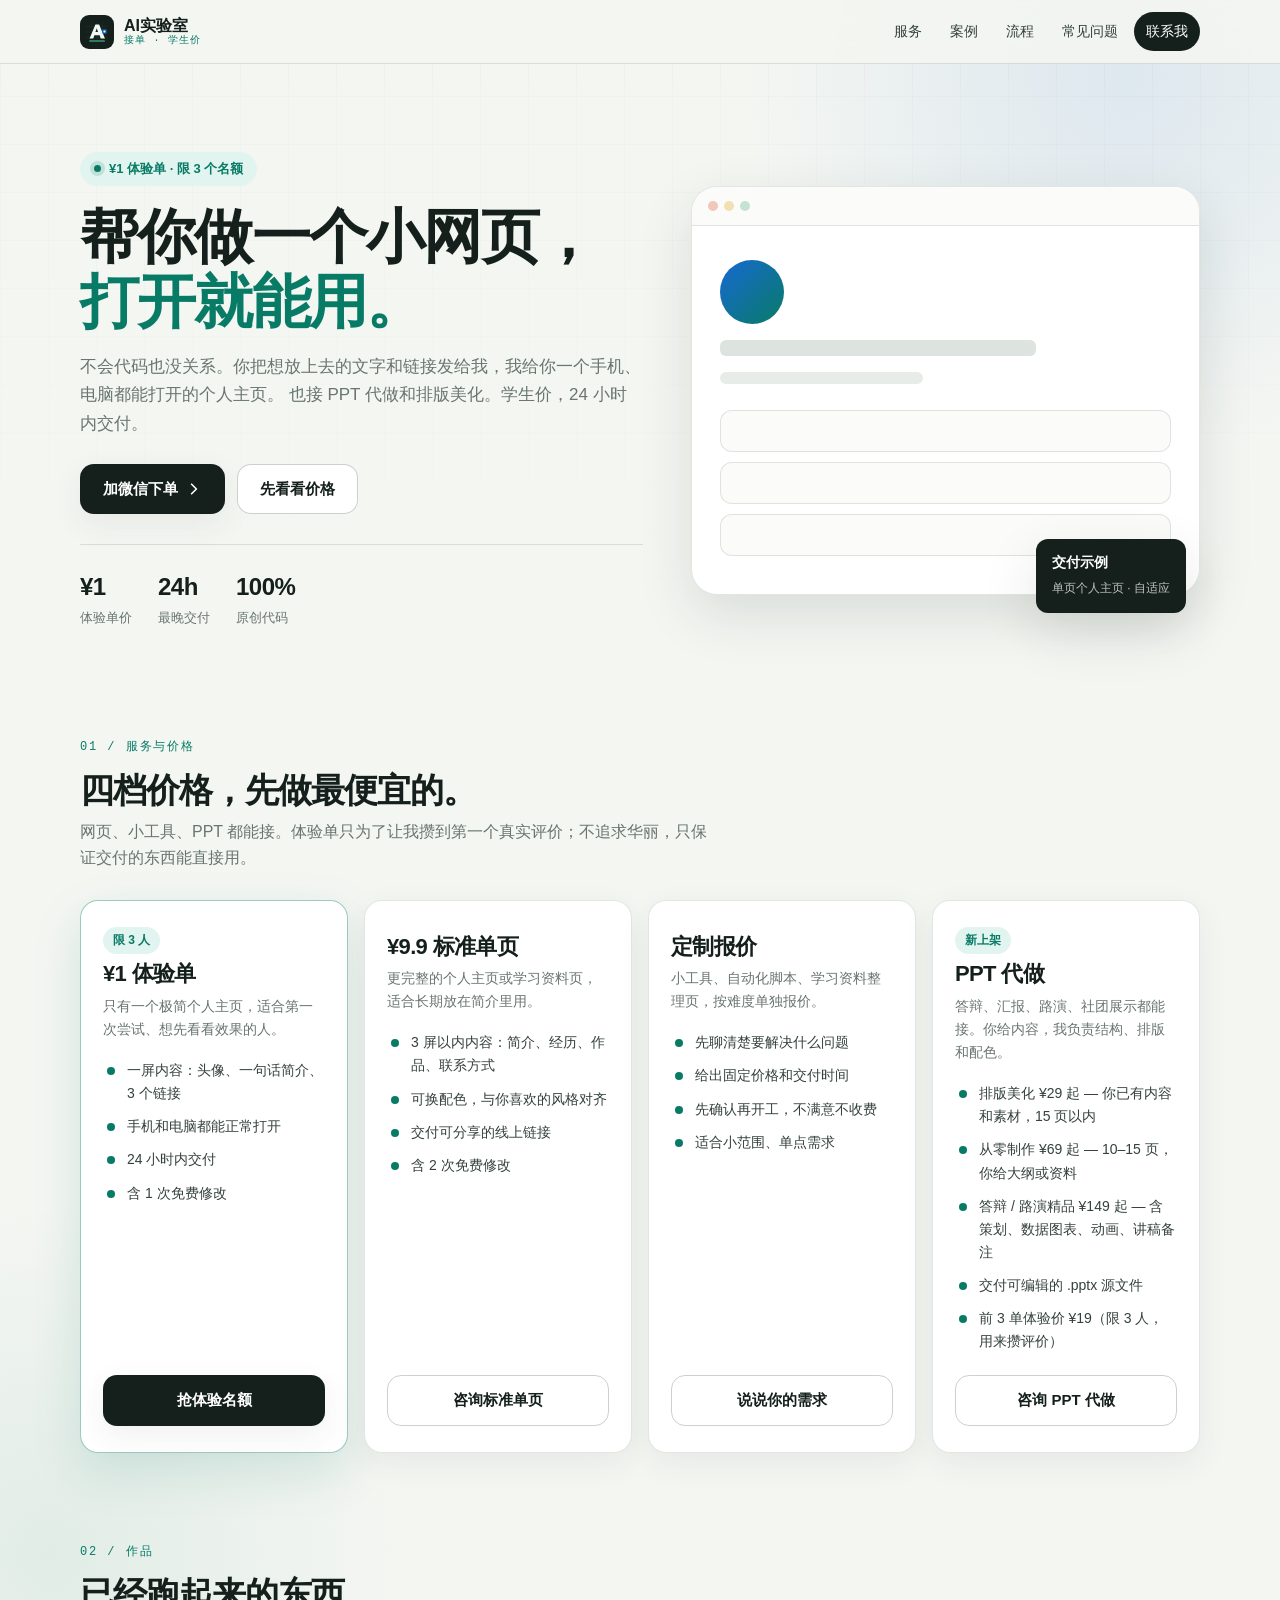
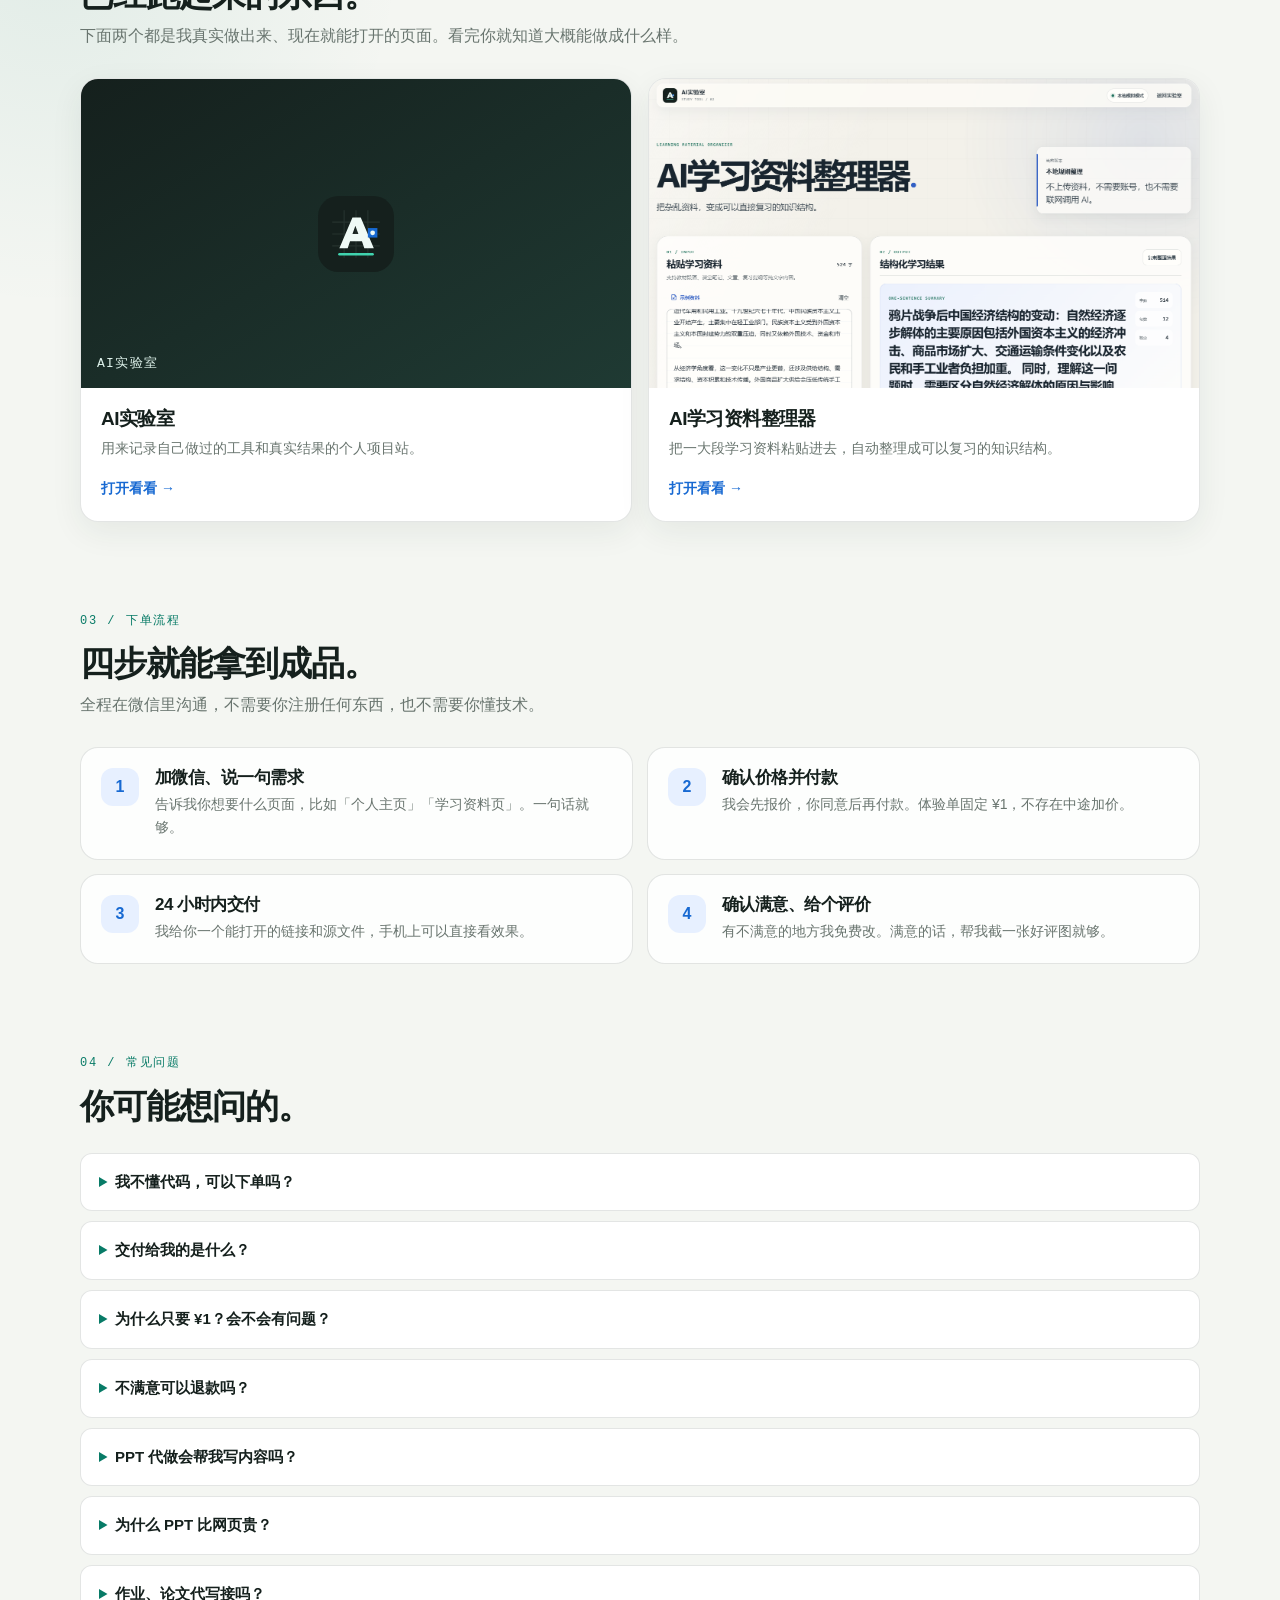
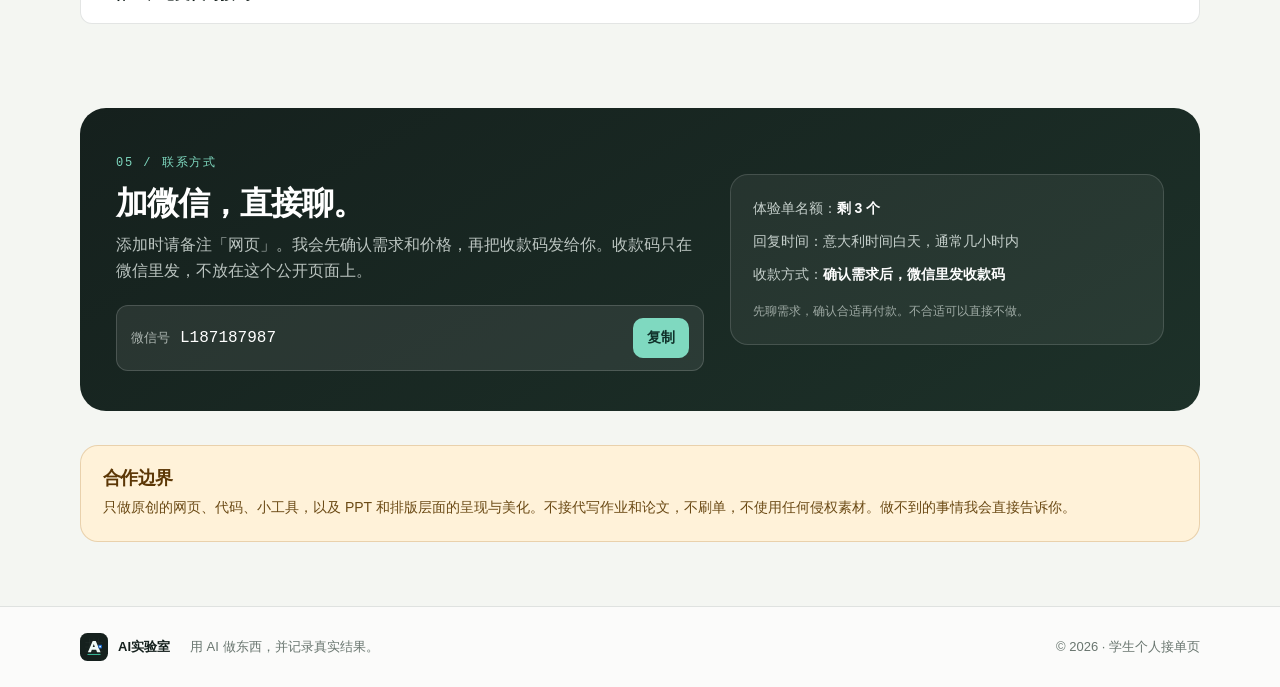
==== commit 4bc60404: "Add files via upload" ====
--- a/service/index.html
+++ b/service/index.html
@@ -128,10 +128,11 @@
           <h3>PPT 代做</h3>
           <p class="price-desc">答辩、汇报、路演、社团展示都能接。你给内容，我负责结构、排版和配色。</p>
           <ul class="feature-list">
-            <li>排版美化 ¥9.9 起（你已有内容）</li>
-            <li>从零制作 ¥29 起（10–15 页）</li>
-            <li>交付 .pptx 源文件，可自己继续改</li>
-            <li>含 2 次免费修改</li>
+            <li>排版美化 ¥29 起 — 你已有内容和素材，15 页以内</li>
+            <li>从零制作 ¥69 起 — 10–15 页，你给大纲或资料</li>
+            <li>答辩 / 路演精品 ¥149 起 — 含策划、数据图表、动画、讲稿备注</li>
+            <li>交付可编辑的 .pptx 源文件</li>
+            <li>前 3 单体验价 ¥19（限 3 人，用来攒评价）</li>
           </ul>
           <a class="btn btn-outline btn-block" href="#contact">咨询 PPT 代做</a>
         </article>
@@ -236,6 +237,10 @@
         <details>
           <summary>PPT 代做会帮我写内容吗？</summary>
           <p>不替你写内容。我负责把<strong>你提供的</strong>大纲、资料和观点整理成结构清楚、排版好看的幻灯片，交付可编辑的 .pptx 源文件。论文、考试，以及需要我替你完成作业内容的，一律不接。</p>
+        </details>
+        <details>
+          <summary>为什么 PPT 比网页贵？</summary>
+          <p>PPT 每一页都要单独排版、校对和渲染检查；一份 10 页答辩 PPT 的工作量远大于一个单页网站。价格反映的是实际工时。</p>
         </details>
         <details>
           <summary>作业、论文代写接吗？</summary>
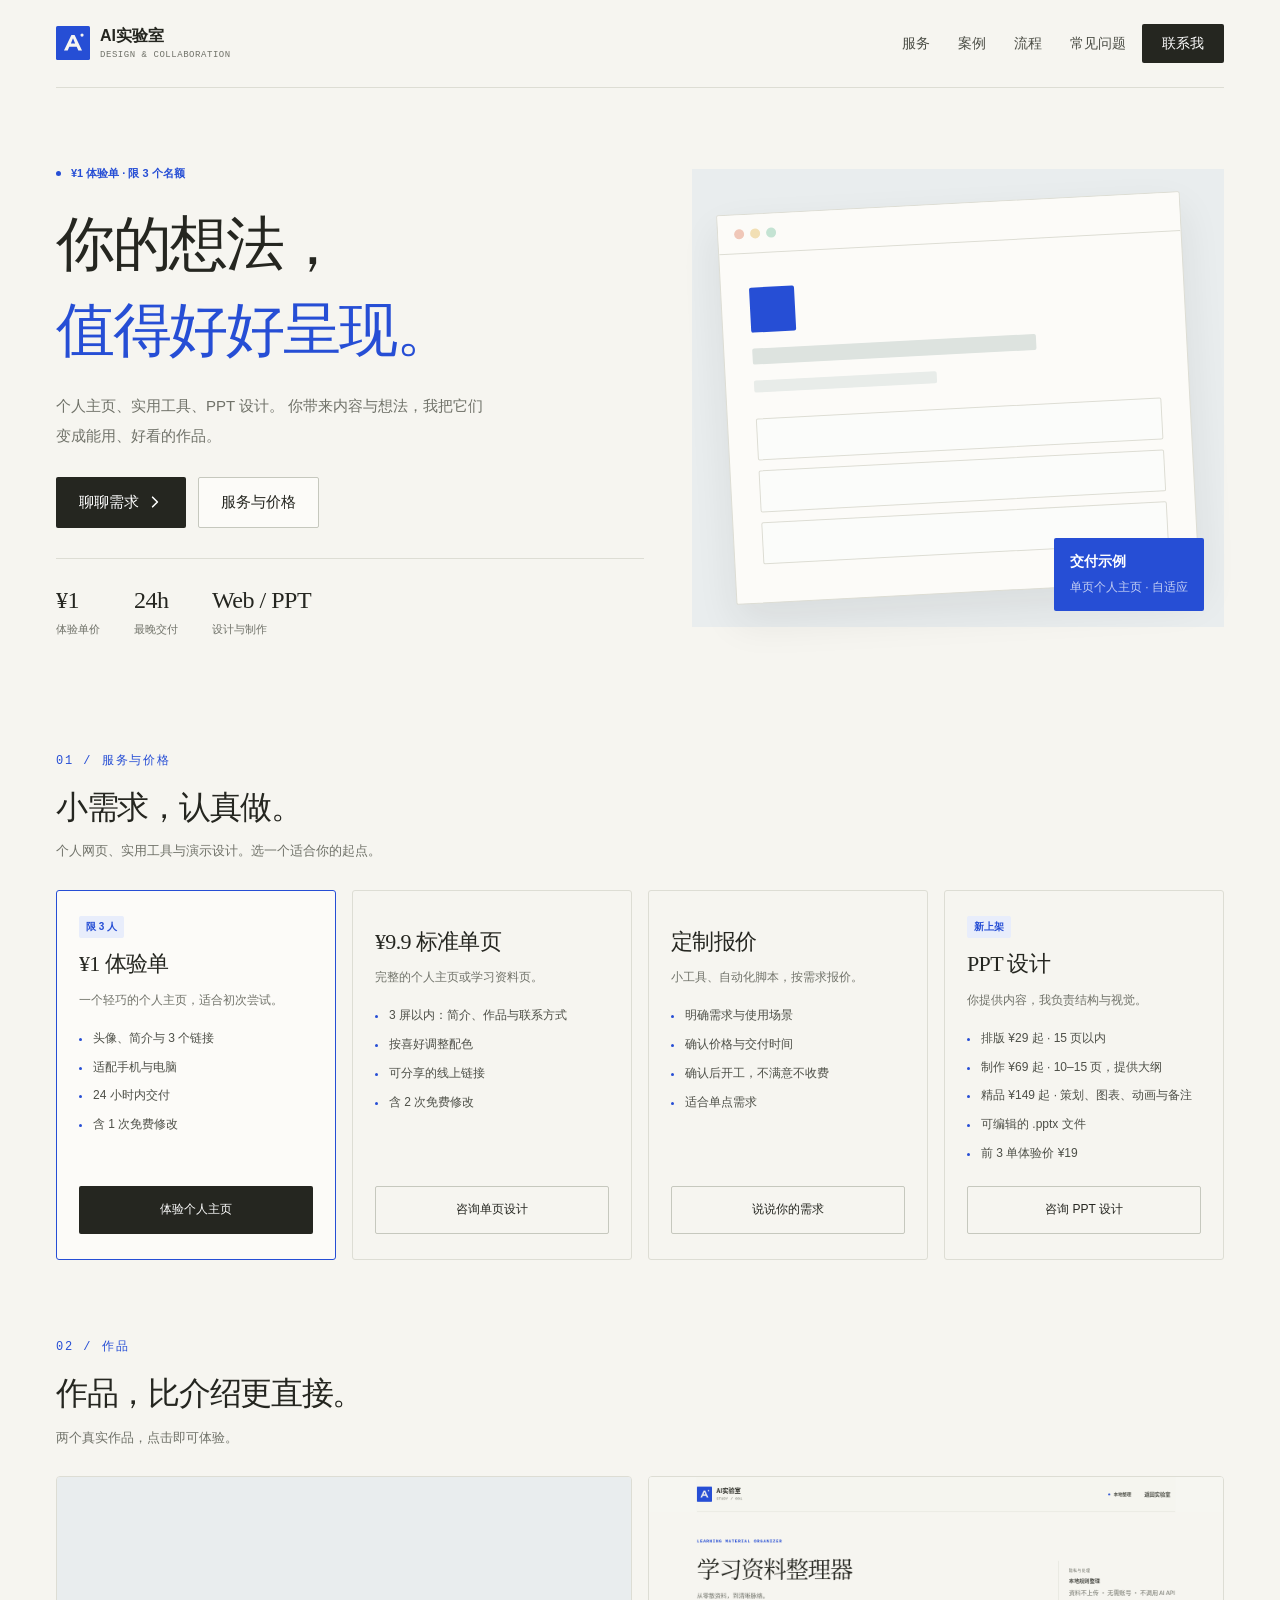
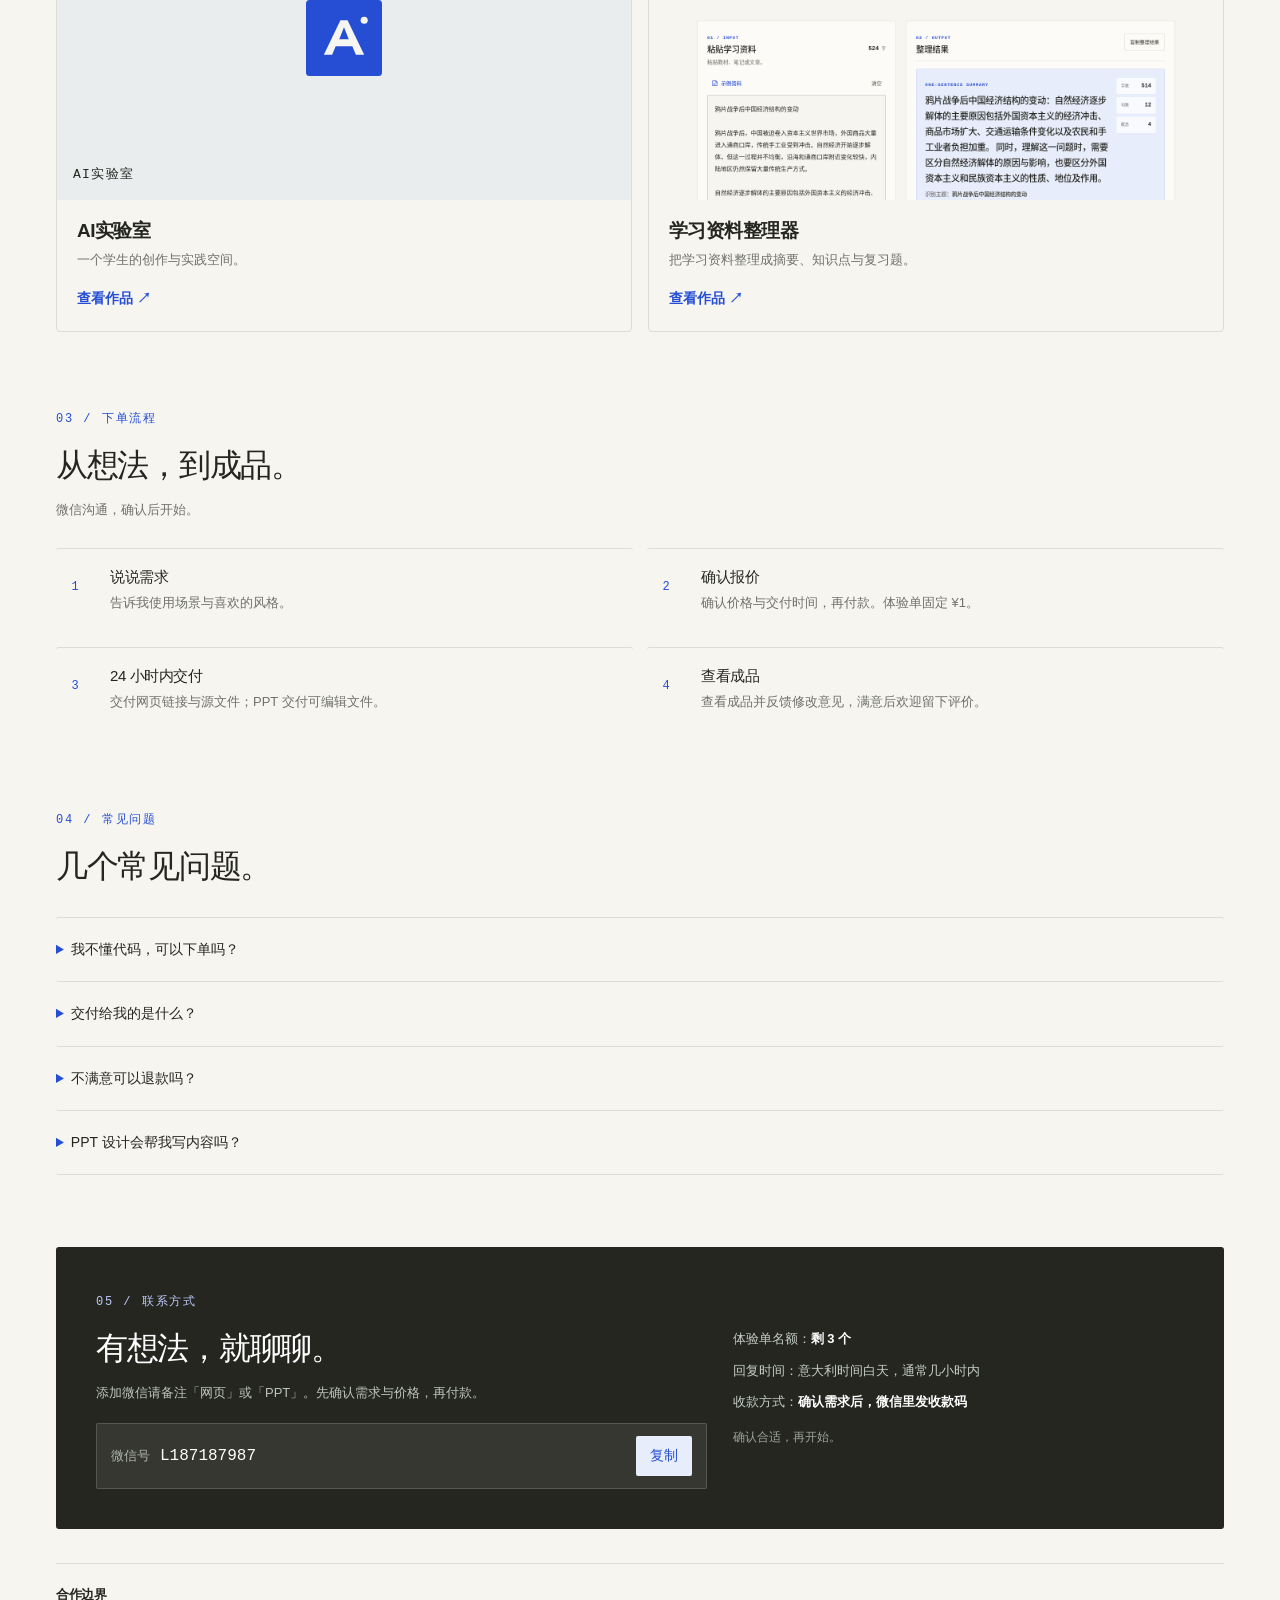
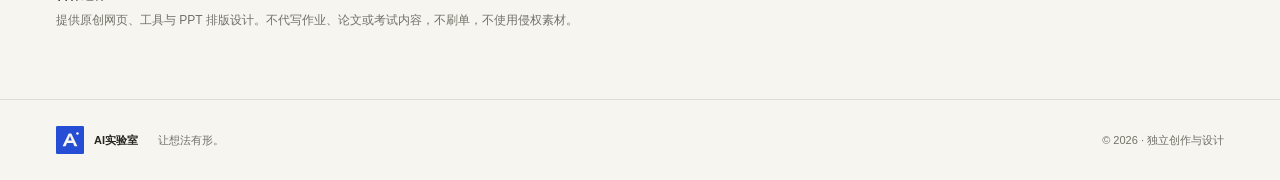
==== commit dc277e99: "Simplify service page and apply shared design" ====
--- a/service/index.html
+++ b/service/index.html
@@ -1,328 +1,317 @@
-<!doctype html>
-<html lang="zh-CN">
-<head>
-  <meta charset="utf-8">
-  <meta name="viewport" content="width=device-width, initial-scale=1">
-  <meta name="theme-color" content="#f4f6f2">
-  <meta name="description" content="学生价网页定制：¥1 体验单限 3 人，帮你做一个手机和电脑都能打开的极简个人主页，24 小时内交付。">
-  <title>帮你做一个小网页 · ¥1 体验单｜AI实验室出品</title>
-  <link rel="icon" href="../assets/logo-mark.svg" type="image/svg+xml">
-  <link rel="stylesheet" href="service.css">
-</head>
-<body>
-  <a class="skip-link" href="#main">跳到主要内容</a>
-  <div class="page-grid" aria-hidden="true"></div>
-
-  <div class="setup-warning" id="setup-warning" hidden>
-    <div class="wrap">
-      <strong>还没设置完：</strong>请先把微信号填好再发布出去。
-    </div>
-  </div>
-
-  <header class="topbar">
-    <div class="wrap topbar-inner">
-      <a class="brand" href="../index.html" aria-label="返回 AI实验室">
-        <img src="../assets/logo-mark.svg" width="34" height="34" alt="">
-        <span class="brand-text"><strong>AI实验室</strong><small>接单 · 学生价</small></span>
-      </a>
-      <nav class="nav" aria-label="页面导航">
-        <a href="#services">服务</a>
-        <a href="#cases">案例</a>
-        <a href="#process">流程</a>
-        <a href="#faq">常见问题</a>
-        <a class="nav-cta" href="#contact">联系我</a>
-      </nav>
-    </div>
-  </header>
-
-  <main id="main">
-    <section class="hero wrap">
-      <div class="hero-copy">
-        <span class="pill"><i></i>¥1 体验单 · 限 3 个名额</span>
-        <h1>帮你做一个小网页，<br><em>打开就能用。</em></h1>
-        <p class="lede">
-          不会代码也没关系。你把想放上去的文字和链接发给我，我给你一个手机、电脑都能打开的个人主页。
-          也接 PPT 代做和排版美化。学生价，24 小时内交付。
-        </p>
-        <div class="hero-actions">
-          <a class="btn btn-primary" href="#contact">加微信下单
-            <svg viewBox="0 0 20 20" aria-hidden="true"><path d="m7 4 6 6-6 6"></path></svg>
-          </a>
-          <a class="btn btn-ghost" href="#services">先看看价格</a>
-        </div>
-        <ul class="hero-facts">
-          <li><strong>¥1</strong><span>体验单价</span></li>
-          <li><strong>24h</strong><span>最晚交付</span></li>
-          <li><strong>100%</strong><span>原创代码</span></li>
-        </ul>
-      </div>
-
-      <div class="hero-visual" aria-hidden="true">
-        <div class="mock-window">
-          <div class="mock-bar"><span></span><span></span><span></span></div>
-          <div class="mock-body">
-            <div class="mock-avatar"></div>
-            <div class="mock-line w70"></div>
-            <div class="mock-line w45"></div>
-            <div class="mock-links">
-              <div class="mock-link"></div>
-              <div class="mock-link"></div>
-              <div class="mock-link"></div>
-            </div>
-          </div>
-        </div>
-        <div class="mock-badge">
-          <strong>交付示例</strong>
-          <span>单页个人主页 · 自适应</span>
-        </div>
-      </div>
-    </section>
-
-    <section class="section wrap" id="services">
-      <div class="section-head">
-        <span class="index">01 / 服务与价格</span>
-        <h2>四档价格，先做最便宜的。</h2>
-        <p>网页、小工具、PPT 都能接。体验单只为了让我攒到第一个真实评价；不追求华丽，只保证交付的东西能直接用。</p>
-      </div>
-
-      <div class="price-grid">
-        <article class="price-card featured">
-          <span class="tag">限 3 人</span>
-          <h3>¥1 体验单</h3>
-          <p class="price-desc">只有一个极简个人主页，适合第一次尝试、想先看看效果的人。</p>
-          <ul class="feature-list">
-            <li>一屏内容：头像、一句话简介、3 个链接</li>
-            <li>手机和电脑都能正常打开</li>
-            <li>24 小时内交付</li>
-            <li>含 1 次免费修改</li>
-          </ul>
-          <a class="btn btn-primary btn-block" href="#contact">抢体验名额</a>
-        </article>
-
-        <article class="price-card">
-          <h3>¥9.9 标准单页</h3>
-          <p class="price-desc">更完整的个人主页或学习资料页，适合长期放在简介里用。</p>
-          <ul class="feature-list">
-            <li>3 屏以内内容：简介、经历、作品、联系方式</li>
-            <li>可换配色，与你喜欢的风格对齐</li>
-            <li>交付可分享的线上链接</li>
-            <li>含 2 次免费修改</li>
-          </ul>
-          <a class="btn btn-outline btn-block" href="#contact">咨询标准单页</a>
-        </article>
-
-        <article class="price-card">
-          <h3>定制报价</h3>
-          <p class="price-desc">小工具、自动化脚本、学习资料整理页，按难度单独报价。</p>
-          <ul class="feature-list">
-            <li>先聊清楚要解决什么问题</li>
-            <li>给出固定价格和交付时间</li>
-            <li>先确认再开工，不满意不收费</li>
-            <li>适合小范围、单点需求</li>
-          </ul>
-          <a class="btn btn-outline btn-block" href="#contact">说说你的需求</a>
-        </article>
-
-        <article class="price-card">
-          <span class="tag">新上架</span>
-          <h3>PPT 代做</h3>
-          <p class="price-desc">答辩、汇报、路演、社团展示都能接。你给内容，我负责结构、排版和配色。</p>
-          <ul class="feature-list">
-            <li>排版美化 ¥29 起 — 你已有内容和素材，15 页以内</li>
-            <li>从零制作 ¥69 起 — 10–15 页，你给大纲或资料</li>
-            <li>答辩 / 路演精品 ¥149 起 — 含策划、数据图表、动画、讲稿备注</li>
-            <li>交付可编辑的 .pptx 源文件</li>
-            <li>前 3 单体验价 ¥19（限 3 人，用来攒评价）</li>
-          </ul>
-          <a class="btn btn-outline btn-block" href="#contact">咨询 PPT 代做</a>
-        </article>
-      </div>
-    </section>
-
-    <section class="section wrap" id="cases">
-      <div class="section-head">
-        <span class="index">02 / 作品</span>
-        <h2>已经跑起来的东西。</h2>
-        <p>下面两个都是我真实做出来、现在就能打开的页面。看完你就知道大概能做成什么样。</p>
-      </div>
-
-      <div class="case-grid">
-        <a class="case-card" href="../index.html">
-          <div class="case-thumb case-thumb-lab">
-            <img src="../assets/logo-mark.svg" width="72" height="72" alt="">
-            <span class="case-thumb-label">AI实验室</span>
-          </div>
-          <div class="case-body">
-            <h3>AI实验室</h3>
-            <p>用来记录自己做过的工具和真实结果的个人项目站。</p>
-            <span class="case-link">打开看看 →</span>
-          </div>
-        </a>
-
-        <a class="case-card" href="../study-organizer/">
-          <div class="case-thumb">
-            <img src="../assets/project-study-organizer.png" alt="AI学习资料整理器界面截图" onerror="this.onerror=null;this.src='../assets/project-study-organizer.svg'">
-          </div>
-          <div class="case-body">
-            <h3>AI学习资料整理器</h3>
-            <p>把一大段学习资料粘贴进去，自动整理成可以复习的知识结构。</p>
-            <span class="case-link">打开看看 →</span>
-          </div>
-        </a>
-      </div>
-    </section>
-
-    <section class="section wrap" id="process">
-      <div class="section-head">
-        <span class="index">03 / 下单流程</span>
-        <h2>四步就能拿到成品。</h2>
-        <p>全程在微信里沟通，不需要你注册任何东西，也不需要你懂技术。</p>
-      </div>
-
-      <ol class="steps">
-        <li>
-          <span class="step-no">1</span>
-          <div>
-            <h3>加微信、说一句需求</h3>
-            <p>告诉我你想要什么页面，比如「个人主页」「学习资料页」。一句话就够。</p>
-          </div>
-        </li>
-        <li>
-          <span class="step-no">2</span>
-          <div>
-            <h3>确认价格并付款</h3>
-            <p>我会先报价，你同意后再付款。体验单固定 ¥1，不存在中途加价。</p>
-          </div>
-        </li>
-        <li>
-          <span class="step-no">3</span>
-          <div>
-            <h3>24 小时内交付</h3>
-            <p>我给你一个能打开的链接和源文件，手机上可以直接看效果。</p>
-          </div>
-        </li>
-        <li>
-          <span class="step-no">4</span>
-          <div>
-            <h3>确认满意、给个评价</h3>
-            <p>有不满意的地方我免费改。满意的话，帮我截一张好评图就够。</p>
-          </div>
-        </li>
-      </ol>
-    </section>
-
-    <section class="section wrap" id="faq">
-      <div class="section-head">
-        <span class="index">04 / 常见问题</span>
-        <h2>你可能想问的。</h2>
-      </div>
-
-      <div class="faq">
-        <details>
-          <summary>我不懂代码，可以下单吗？</summary>
-          <p>可以。你只要把想放上去的文字、链接和想要的颜色发给我，其余我来做。付款前我会确认一遍理解得对不对。</p>
-        </details>
-        <details>
-          <summary>交付给我的是什么？</summary>
-          <p>一个可以打开的网页链接，以及对应的源文件。你可以把它放进小红书、微信或简历里的个人简介。</p>
-        </details>
-        <details>
-          <summary>为什么只要 ¥1？会不会有问题？</summary>
-          <p>这是破零体验价，限量 3 人，目的是攒到第一批真实评价。价格低不代表随便做，只是我现阶段更需要口碑。</p>
-        </details>
-        <details>
-          <summary>不满意可以退款吗？</summary>
-          <p>交付前如果成品和你说的完全不一样，可以全额退。交付后若只是小地方不满意，我免费改到你满意为止。</p>
-        </details>
-        <details>
-          <summary>PPT 代做会帮我写内容吗？</summary>
-          <p>不替你写内容。我负责把<strong>你提供的</strong>大纲、资料和观点整理成结构清楚、排版好看的幻灯片，交付可编辑的 .pptx 源文件。论文、考试，以及需要我替你完成作业内容的，一律不接。</p>
-        </details>
-        <details>
-          <summary>为什么 PPT 比网页贵？</summary>
-          <p>PPT 每一页都要单独排版、校对和渲染检查；一份 10 页答辩 PPT 的工作量远大于一个单页网站。价格反映的是实际工时。</p>
-        </details>
-        <details>
-          <summary>作业、论文代写接吗？</summary>
-          <p>不接。我只做原创的网页设计、代码和排版美化，不代替你完成课程作业、论文或考试内容。</p>
-        </details>
-      </div>
-    </section>
-
-    <section class="section wrap" id="contact">
-      <div class="contact-card">
-        <div class="contact-copy">
-          <span class="index">05 / 联系方式</span>
-          <h2>加微信，直接聊。</h2>
-          <p>添加时请备注「网页」。我会先确认需求和价格，再把收款码发给你。收款码只在微信里发，不放在这个公开页面上。</p>
-
-          <div class="wechat-box">
-            <span class="wechat-label">微信号</span>
-            <span class="wechat-id" id="wechat-id">L187187987</span>
-            <button class="copy-btn" type="button" id="copy-wechat">复制</button>
-          </div>
-
-        </div>
-
-        <div class="contact-side">
-          <ul class="contact-notes">
-            <li>体验单名额：<strong>剩 3 个</strong></li>
-            <li>回复时间：意大利时间白天，通常几小时内</li>
-            <li>收款方式：<strong>确认需求后，微信里发收款码</strong></li>
-          </ul>
-          <p class="contact-tip">先聊需求，确认合适再付款。不合适可以直接不做。</p>
-        </div>
-      </div>
-    </section>
-
-    <section class="wrap boundary">
-      <div class="boundary-inner">
-        <h2>合作边界</h2>
-        <p>只做原创的网页、代码、小工具，以及 PPT 和排版层面的呈现与美化。不接代写作业和论文，不刷单，不使用任何侵权素材。做不到的事情我会直接告诉你。</p>
-      </div>
-    </section>
-  </main>
-
-  <footer class="footer">
-    <div class="wrap footer-inner">
-      <a class="brand" href="../index.html">
-        <img src="../assets/logo-mark.svg" width="28" height="28" alt="">
-        <span>AI实验室</span>
-      </a>
-      <p>用 AI 做东西，并记录真实结果。</p>
-      <span>© <span id="year">2026</span> · 学生个人接单页</span>
-    </div>
-  </footer>
-
-  <script>
-    (function () {
-      const yearEl = document.getElementById('year');
-      if (yearEl) yearEl.textContent = String(new Date().getFullYear());
-
-      const wechatEl = document.getElementById('wechat-id');
-      const copyBtn = document.getElementById('copy-wechat');
-      const warning = document.getElementById('setup-warning');
-      const wechatId = wechatEl ? wechatEl.textContent.trim() : '';
-      const notConfigured = wechatId === '' || wechatId.charAt(0) === '{';
-
-      if (warning && notConfigured) warning.hidden = false;
-      if (copyBtn && notConfigured) {
-        copyBtn.disabled = true;
-        copyBtn.textContent = '待设置';
-      }
-
-      if (copyBtn && !notConfigured) {
-        copyBtn.addEventListener('click', async function () {
-          try {
-            await navigator.clipboard.writeText(wechatId);
-            copyBtn.textContent = '已复制';
-          } catch (error) {
-            copyBtn.textContent = '请手动复制';
-          }
-          setTimeout(function () { copyBtn.textContent = '复制'; }, 1600);
-        });
-      }
-    }());
-  </script>
-</body>
-</html>
+<!doctype html>
+<html lang="zh-CN">
+<head>
+  <meta charset="utf-8">
+  <meta name="viewport" content="width=device-width, initial-scale=1">
+  <meta name="theme-color" content="#f6f5f0">
+  <meta name="description" content="网页与演示设计。个人主页、实用工具、PPT 排版，学生价定制。">
+  <title>一起把想法做出来｜AI实验室</title>
+  <link rel="icon" href="../assets/logo-mark.svg" type="image/svg+xml">
+  <link rel="stylesheet" href="service.css">
+  <link rel="stylesheet" href="../theme.css">
+</head>
+<body>
+  <a class="skip-link" href="#main">跳到主要内容</a>
+  <div class="page-grid" aria-hidden="true"></div>
+
+  <div class="setup-warning" id="setup-warning" hidden>
+    <div class="wrap">
+      <strong>还没设置完：</strong>请先把微信号填好再发布出去。
+    </div>
+  </div>
+
+  <header class="topbar">
+    <div class="wrap topbar-inner">
+      <a class="brand" href="../index.html" aria-label="返回 AI实验室">
+        <img src="../assets/logo-mark.svg" width="34" height="34" alt="">
+        <span class="brand-text"><strong>AI实验室</strong><small>DESIGN & COLLABORATION</small></span>
+      </a>
+      <nav class="nav" aria-label="页面导航">
+        <a href="#services">服务</a>
+        <a href="#cases">案例</a>
+        <a href="#process">流程</a>
+        <a href="#faq">常见问题</a>
+        <a class="nav-cta" href="#contact">联系我</a>
+      </nav>
+    </div>
+  </header>
+
+  <main id="main">
+    <section class="hero wrap">
+      <div class="hero-copy">
+        <span class="pill"><i></i>¥1 体验单 · 限 3 个名额</span>
+        <h1>你的想法，<br><em>值得好好呈现。</em></h1>
+        <p class="lede">
+          个人主页、实用工具、PPT 设计。
+          你带来内容与想法，我把它们变成能用、好看的作品。
+        </p>
+        <div class="hero-actions">
+          <a class="btn btn-primary" href="#contact">聊聊需求
+            <svg viewBox="0 0 20 20" aria-hidden="true"><path d="m7 4 6 6-6 6"></path></svg>
+          </a>
+          <a class="btn btn-ghost" href="#services">服务与价格</a>
+        </div>
+        <ul class="hero-facts">
+          <li><strong>¥1</strong><span>体验单价</span></li>
+          <li><strong>24h</strong><span>最晚交付</span></li>
+          <li><strong>Web / PPT</strong><span>设计与制作</span></li>
+        </ul>
+      </div>
+
+      <div class="hero-visual" aria-hidden="true">
+        <div class="mock-window">
+          <div class="mock-bar"><span></span><span></span><span></span></div>
+          <div class="mock-body">
+            <div class="mock-avatar"></div>
+            <div class="mock-line w70"></div>
+            <div class="mock-line w45"></div>
+            <div class="mock-links">
+              <div class="mock-link"></div>
+              <div class="mock-link"></div>
+              <div class="mock-link"></div>
+            </div>
+          </div>
+        </div>
+        <div class="mock-badge">
+          <strong>交付示例</strong>
+          <span>单页个人主页 · 自适应</span>
+        </div>
+      </div>
+    </section>
+
+    <section class="section wrap" id="services">
+      <div class="section-head">
+        <span class="index">01 / 服务与价格</span>
+        <h2>小需求，认真做。</h2>
+        <p>个人网页、实用工具与演示设计。选一个适合你的起点。</p>
+      </div>
+
+      <div class="price-grid">
+        <article class="price-card featured">
+          <span class="tag">限 3 人</span>
+          <h3>¥1 体验单</h3>
+          <p class="price-desc">一个轻巧的个人主页，适合初次尝试。</p>
+          <ul class="feature-list">
+            <li>头像、简介与 3 个链接</li>
+            <li>适配手机与电脑</li>
+            <li>24 小时内交付</li>
+            <li>含 1 次免费修改</li>
+          </ul>
+          <a class="btn btn-primary btn-block" href="#contact">体验个人主页</a>
+        </article>
+
+        <article class="price-card">
+          <h3>¥9.9 标准单页</h3>
+          <p class="price-desc">完整的个人主页或学习资料页。</p>
+          <ul class="feature-list">
+            <li>3 屏以内：简介、作品与联系方式</li>
+            <li>按喜好调整配色</li>
+            <li>可分享的线上链接</li>
+            <li>含 2 次免费修改</li>
+          </ul>
+          <a class="btn btn-outline btn-block" href="#contact">咨询单页设计</a>
+        </article>
+
+        <article class="price-card">
+          <h3>定制报价</h3>
+          <p class="price-desc">小工具、自动化脚本，按需求报价。</p>
+          <ul class="feature-list">
+            <li>明确需求与使用场景</li>
+            <li>确认价格与交付时间</li>
+            <li>确认后开工，不满意不收费</li>
+            <li>适合单点需求</li>
+          </ul>
+          <a class="btn btn-outline btn-block" href="#contact">说说你的需求</a>
+        </article>
+
+        <article class="price-card">
+          <span class="tag">新上架</span>
+          <h3>PPT 设计</h3>
+          <p class="price-desc">你提供内容，我负责结构与视觉。</p>
+          <ul class="feature-list">
+            <li>排版 ¥29 起 · 15 页以内</li>
+            <li>制作 ¥69 起 · 10–15 页，提供大纲</li>
+            <li>精品 ¥149 起 · 策划、图表、动画与备注</li>
+            <li>可编辑的 .pptx 文件</li>
+            <li>前 3 单体验价 ¥19</li>
+          </ul>
+          <a class="btn btn-outline btn-block" href="#contact">咨询 PPT 设计</a>
+        </article>
+      </div>
+    </section>
+
+    <section class="section wrap" id="cases">
+      <div class="section-head">
+        <span class="index">02 / 作品</span>
+        <h2>作品，比介绍更直接。</h2>
+        <p>两个真实作品，点击即可体验。</p>
+      </div>
+
+      <div class="case-grid">
+        <a class="case-card" href="../index.html">
+          <div class="case-thumb case-thumb-lab">
+            <img src="../assets/logo-mark.svg" width="72" height="72" alt="">
+            <span class="case-thumb-label">AI实验室</span>
+          </div>
+          <div class="case-body">
+            <h3>AI实验室</h3>
+            <p>一个学生的创作与实践空间。</p>
+            <span class="case-link">查看作品 ↗</span>
+          </div>
+        </a>
+
+        <a class="case-card" href="../study-organizer/">
+          <div class="case-thumb">
+            <img src="../assets/project-study-organizer.png" alt="学习资料整理器界面截图" loading="lazy" width="1440" height="900" onerror="this.onerror=null;this.src='../assets/project-study-organizer.svg'">
+          </div>
+          <div class="case-body">
+            <h3>学习资料整理器</h3>
+            <p>把学习资料整理成摘要、知识点与复习题。</p>
+            <span class="case-link">查看作品 ↗</span>
+          </div>
+        </a>
+      </div>
+    </section>
+
+    <section class="section wrap" id="process">
+      <div class="section-head">
+        <span class="index">03 / 下单流程</span>
+        <h2>从想法，到成品。</h2>
+        <p>微信沟通，确认后开始。</p>
+      </div>
+
+      <ol class="steps">
+        <li>
+          <span class="step-no">1</span>
+          <div>
+            <h3>说说需求</h3>
+            <p>告诉我使用场景与喜欢的风格。</p>
+          </div>
+        </li>
+        <li>
+          <span class="step-no">2</span>
+          <div>
+            <h3>确认报价</h3>
+            <p>确认价格与交付时间，再付款。体验单固定 ¥1。</p>
+          </div>
+        </li>
+        <li>
+          <span class="step-no">3</span>
+          <div>
+            <h3>24 小时内交付</h3>
+            <p>交付网页链接与源文件；PPT 交付可编辑文件。</p>
+          </div>
+        </li>
+        <li>
+          <span class="step-no">4</span>
+          <div>
+            <h3>查看成品</h3>
+            <p>查看成品并反馈修改意见，满意后欢迎留下评价。</p>
+          </div>
+        </li>
+      </ol>
+    </section>
+
+    <section class="section wrap" id="faq">
+      <div class="section-head">
+        <span class="index">04 / 常见问题</span>
+        <h2>几个常见问题。</h2>
+      </div>
+
+      <div class="faq">
+        <details>
+          <summary>我不懂代码，可以下单吗？</summary>
+          <p>可以。提供文字、链接与喜欢的风格即可，制作前会确认需求。</p>
+        </details>
+        <details>
+          <summary>交付给我的是什么？</summary>
+          <p>可分享的网页链接与源文件；PPT 交付可编辑的 .pptx 文件。</p>
+        </details>
+        <details>
+          <summary>不满意可以退款吗？</summary>
+          <p>交付前如果成品和你说的完全不一样，可以全额退。交付后若只是小地方不满意，我免费改到你满意为止。</p>
+        </details>
+        <details>
+          <summary>PPT 设计会帮我写内容吗？</summary>
+          <p>不替你写内容。我负责把<strong>你提供的</strong>大纲、资料和观点整理成结构清楚、排版好看的幻灯片，可编辑的 .pptx 文件。论文、考试，以及需要我替你完成作业内容的，一律不接。</p>
+        </details>
+      </div>
+    </section>
+
+    <section class="section wrap" id="contact">
+      <div class="contact-card">
+        <div class="contact-copy">
+          <span class="index">05 / 联系方式</span>
+          <h2>有想法，就聊聊。</h2>
+          <p>添加微信请备注「网页」或「PPT」。先确认需求与价格，再付款。</p>
+
+          <div class="wechat-box">
+            <span class="wechat-label">微信号</span>
+            <span class="wechat-id" id="wechat-id">L187187987</span>
+            <button class="copy-btn" type="button" id="copy-wechat">复制</button>
+          </div>
+
+        </div>
+
+        <div class="contact-side">
+          <ul class="contact-notes">
+            <li>体验单名额：<strong>剩 3 个</strong></li>
+            <li>回复时间：意大利时间白天，通常几小时内</li>
+            <li>收款方式：<strong>确认需求后，微信里发收款码</strong></li>
+          </ul>
+          <p class="contact-tip">确认合适，再开始。</p>
+        </div>
+      </div>
+    </section>
+
+    <section class="wrap boundary">
+      <div class="boundary-inner">
+        <h2>合作边界</h2>
+        <p>提供原创网页、工具与 PPT 排版设计。不代写作业、论文或考试内容，不刷单，不使用侵权素材。</p>
+      </div>
+    </section>
+  </main>
+
+  <footer class="footer">
+    <div class="wrap footer-inner">
+      <a class="brand" href="../index.html">
+        <img src="../assets/logo-mark.svg" width="28" height="28" alt="">
+        <span>AI实验室</span>
+      </a>
+      <p>让想法有形。</p>
+      <span>© <span id="year">2026</span> · 独立创作与设计</span>
+    </div>
+  </footer>
+
+  <script>
+    (function () {
+      const yearEl = document.getElementById('year');
+      if (yearEl) yearEl.textContent = String(new Date().getFullYear());
+
+      const wechatEl = document.getElementById('wechat-id');
+      const copyBtn = document.getElementById('copy-wechat');
+      const warning = document.getElementById('setup-warning');
+      const wechatId = wechatEl ? wechatEl.textContent.trim() : '';
+      const notConfigured = wechatId === '' || wechatId.charAt(0) === '{';
+
+      if (warning && notConfigured) warning.hidden = false;
+      if (copyBtn && notConfigured) {
+        copyBtn.disabled = true;
+        copyBtn.textContent = '待设置';
+      }
+
+      if (copyBtn && !notConfigured) {
+        copyBtn.addEventListener('click', async function () {
+          try {
+            await navigator.clipboard.writeText(wechatId);
+            copyBtn.textContent = '已复制';
+          } catch (error) {
+            copyBtn.textContent = '请手动复制';
+          }
+          setTimeout(function () { copyBtn.textContent = '复制'; }, 1600);
+        });
+      }
+    }());
+  </script>
+</body>
+</html>
--- a/theme.css
+++ b/theme.css
@@ -0,0 +1,148 @@
+/* Shared visual language for the service and study pages. */
+:root {
+  --bg: #f6f5f0;
+  --paper: #f6f5f0;
+  --paper-deep: #eae9e1;
+  --surface: #fcfbf8;
+  --surface-soft: #f0efe9;
+  --ink: #252620;
+  --ink-soft: #4d4f47;
+  --muted: #707269;
+  --line: #ddddd4;
+  --line-strong: #c6c8be;
+  --blue: #264ed5;
+  --navy: #252620;
+  --blue-soft: #e8edfb;
+  --green: #264ed5;
+  --green-soft: #e8edfb;
+  --shadow-sm: none;
+  --shadow-md: 0 20px 50px #2526200a;
+  --radius-sm: 3px;
+  --radius-md: 4px;
+  --radius-lg: 4px;
+  --font-sans: "PingFang SC", "Microsoft YaHei", "Noto Sans CJK SC", sans-serif;
+  --font-serif: "Songti SC", "Noto Serif CJK SC", "SimSun", serif;
+}
+body { background: var(--bg); }
+body::before, .page-grid, .ambient-grid { display: none; }
+[hidden] { display: none !important; }
+::selection { background: #dbe2fa; }
+.topbar, .app-header { background: rgba(246,245,240,.95); backdrop-filter: blur(14px); }
+.topbar { border: 0; }
+.topbar-inner, .header-inner { border: 0; border-bottom: 1px solid var(--line); border-radius: 0; box-shadow: none; background: transparent; min-height: 88px; padding: 15px 0; }
+.app-header { padding: 0; }
+.wrap, .app-container { width: min(1200px, calc(100% - 112px)); }
+.brand img { border-radius: 0; }
+.brand-text small, .brand small { font-size: 9px; color: var(--muted); letter-spacing: .06em; margin-top: 5px; }
+.nav a, .back-link { border-radius: 2px; }
+.nav-cta { padding-inline: 20px !important; }
+.hero h1, .intro h1, .section-head h2, .contact-card h2 { font-family: var(--font-serif); font-weight: 400; letter-spacing: -.04em; line-height: 1.45; }
+.hero h1 { font-size: clamp(34px, 4.6vw, 62px); }
+.hero h1 em { color: var(--blue); }
+.lede { font-size: 15px; line-height: 2; max-width: 29em; }
+.hero { padding-top: 70px; padding-bottom: 35px; }
+.hero-visual { padding: 34px; background: #e9edee; }
+.pill { border-radius: 2px; padding: 0; background: none; font-size: 11px; gap: 10px; }
+.pill i { box-shadow: none; width: 5px; height: 5px; }
+.btn, .copy-btn, .primary-button, .copy-button, .text-button { border-radius: 2px; box-shadow: none; font-weight: 500; }
+.btn-primary:hover, .primary-button:hover { background: var(--blue); box-shadow: none; }
+.hero-facts { gap: 34px; }
+.hero-facts strong { font-family: var(--font-serif); font-weight: 400; }
+.hero-facts span { font-size: 11px; }
+.mock-window { border-radius: 2px; transform: rotate(-3deg); box-shadow: 0 18px 40px #25262015; }
+.mock-bar { background: var(--surface); }
+.mock-avatar { border-radius: 2px; background: var(--blue); width: 45px; height: 45px; }
+.mock-line, .mock-link { border-radius: 2px; }
+.mock-badge { border-radius: 2px; right: 20px; bottom: 16px; box-shadow: none; background: var(--blue); }
+.section { padding-top: 72px; }
+.section-head { max-width: none; }
+.section-head h2 { font-size: 32px; margin-top: 12px; }
+.section-head p { font-size: 13px; }
+.price-card, .steps li, .faq details { box-shadow: none; border-radius: 3px; }
+.price-card { background: transparent; padding: 25px 22px; }
+.price-card.featured { background: var(--surface); border-color: var(--blue); box-shadow: none; }
+.price-card h3 { font-family: var(--font-serif); font-weight: 400; margin: 14px 0; }
+.tag { border-radius: 2px; font-size: 10px; padding: 3px 7px; }
+.price-desc, .feature-list li { font-size: 12px; }
+.feature-list { gap: 9px; }
+.feature-list li { padding-left: 14px; }
+.feature-list li::before { width: 3px; height: 3px; top: 9px; left: 0; }
+.price-card .btn { padding-inline: 12px; font-size: 12px; }
+.case-card { box-shadow: none; background: transparent; }
+.case-body p, .steps p, .faq details p { font-size: 13px; }
+.case-thumb-lab { background: #e9edee; }
+.case-thumb-label { color: var(--ink); }
+.steps li { padding: 20px 0; border-width: 1px 0 0; background: none; }
+.step-no { border-radius: 0; background: none; font-family: var(--font-mono); font-weight: 400; font-size: 12px; }
+.steps h3 { font-size: 15px; font-weight: 500; }
+.faq { gap: 0; }
+.faq details { border-width: 0 0 1px; background: none; padding: 20px 0; }
+.faq details:first-child { border-top-width: 1px; }
+.faq summary { font-size: 14px; font-weight: 500; }
+.contact-card { background: #252620; padding: 40px; border-radius: 3px; }
+.contact-card .index { color: #bdcafa; }
+.contact-side { background: transparent; border: 0; padding: 0; }
+.contact-copy p, .contact-notes { font-size: 13px; }
+.wechat-box, .contact-side { border-radius: 2px; }
+.copy-btn { background: #e8edfb; color: #264ed5; }
+.boundary-inner { border-width: 1px 0 0; padding: 24px 0; border-color: var(--line); background: transparent; border-radius: 0; }
+.boundary-inner h2 { font-size: 13px; color: var(--ink); }
+.boundary-inner p { font-size: 12px; color: var(--muted); }
+.footer { background: transparent; margin-top: 45px; }
+.footer-inner { font-size: 11px; }
+.mode-pill { background: none; border: none; font-size: 11px; }
+.mode-pill i { box-shadow: none; width: 5px; height: 5px; }
+.intro { padding: 56px 0 40px; }
+.intro-inner { grid-template-columns: 1fr auto; gap: 35px; }
+.intro h1 { font-size: clamp(32px, 4.5vw, 58px); margin: 15px 0; }
+.intro h1::after { display: none; }
+.intro > .app-container > div > p { font-size: 15px; color: var(--muted); }
+.intro-note { background: none; border: 0; border-left: 1px solid var(--line); box-shadow: none; border-radius: 0; padding: 8px 0 8px 25px; }
+.intro-note::before { display: none; }
+.intro-note strong { font-weight: 500; font-size: 13px; }
+.workspace { grid-template-columns: minmax(330px, .85fr) minmax(0, 1.15fr); gap: 24px; }
+.input-panel, .output-panel { background: var(--surface); border-radius: 3px; box-shadow: none; }
+.input-panel { top: 112px; }
+.panel-heading h2, .output-topbar h2 { font-size: 21px; font-weight: 500; }
+textarea { border-radius: 2px; background: var(--bg); }
+.paper-sheet { border-radius: 2px; }
+.empty-state { padding: 25px; }
+.empty-state h3 { font-family: var(--font-serif); font-weight: 400; font-size: 23px; }
+.empty-features span, .point-item, .concept-item, .exam-item, .question-item, .confusion-item, .result-header, .result-stats > span, .keyword-strip span { border-radius: 3px; }
+.result-header { background: var(--blue-soft); }
+.primary-button { background: var(--ink); }
+.output-topbar { flex-wrap: wrap; gap: 12px; }
+@media (max-width: 1000px) {
+  .wrap, .app-container { width: calc(100% - 64px); }
+  .workspace { grid-template-columns: 1fr 1fr; gap: 16px; }
+  .intro-inner { grid-template-columns: 1fr; gap: 20px; }
+  .intro-note { padding-block: 0; }
+  .intro-note > span { display: none; }
+}
+@media (max-width: 860px) {
+  .workspace { grid-template-columns: 1fr; }
+  .input-panel { position: static; }
+}
+@media (max-width: 620px) {
+  .wrap, .app-container { width: calc(100% - 40px); }
+  .topbar-inner, .header-inner { min-height: 78px; }
+  .hero { padding-top: 40px; }
+  .hero h1 { font-size: 36px; }
+  .hero-visual { margin-top: 10px; padding: 30px; }
+  .section { padding-top: 55px; }
+  .section-head h2 { font-size: 28px; }
+  .contact-card { padding: 28px 23px; }
+  .wechat-box { gap: 8px; padding: 10px; flex-wrap: wrap; }
+  .wechat-id { font-size: 14px; }
+  .intro { padding-top: 36px; padding-bottom: 28px; }
+  .intro h1 { font-size: 32px; }
+  .mode-pill { display: none; }
+  .input-panel, .output-panel { padding: 20px; }
+  .panel-heading h2, .output-topbar h2 { font-size: 20px; }
+}
+@media (max-width: 620px) {
+  .back-link { display: inline-flex; font-size: 11px; padding-inline: 0; }
+  .intro-note p { font-size: 12px; }
+  .intro-note { padding-left: 18px; }
+}
+.result-header h3 { font-size: clamp(19px, 1.55vw, 23px); font-weight: 500; line-height: 1.75; }
